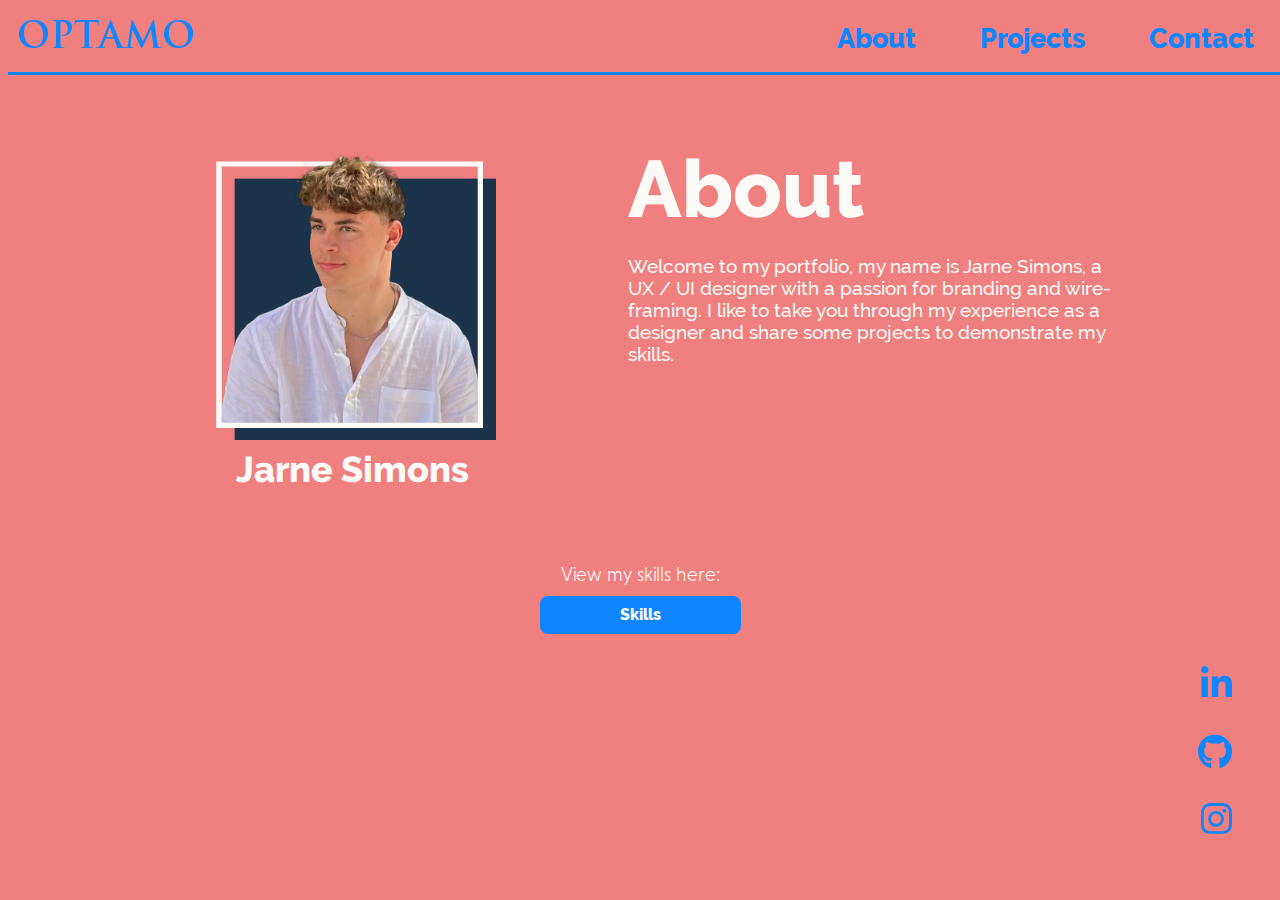
==== index.html @ 99ac7255 "feat: fixing some responsive screens" ====
<!DOCTYPE html>
<html lang="en">
<head>
    <meta charset="UTF-8">
    <meta name="viewport" content="width=device-width, initial-scale=1.0">
    <title>Document</title>
    <link rel="stylesheet" href="https://cdnjs.cloudflare.com/ajax/libs/font-awesome/5.15.4/css/all.min.css">
    
</head>
<body>
    <nav>
        <div id="logo"> <a href="index.html"><img src="./images/logo.png" alt=""></a></div>
        <div class="menu-toggle" onclick="toggleMenu()">☰</div>
        <div class="links">
            <div class="linkTags">
                <a href="index.html">About</a>
                <a href="skills.html">Projects</a>
                <a href="contact.html">Contact</a>

            </div>
        </div>
        <div class="border"></div>
        
    </nav>

    <header>
        
        <div>
            <div class="boxFoto">
                <div class="foto">
                    <img src="../images/mePortfolio.svg" alt="">
                </div>
            </div>
            <div class="text"><h2>Jarne Simons</h2></div>
        </div>
        <div class="aboutText">
            <h1>About</h1>
            <p>Welcome to my portfolio, my name is Jarne Simons, a UX / UI designer with a passion for branding and wire-framing. I like to take you through my experience as a designer and share some projects to demonstrate my skills.</p>
        </div>
    </header>
   
        <div class="skills">
            <p>View my skills here: </p>
            <div class="linkButtons" onclick="location.href='mySkills.html';"><a href="mySkills.html">Skills</a></div>
        </div>

        

  

    <div class="socials1">
        <a href="https://www.linkedin.com/in/jarne-simons-479015294/"><i class="fab fa-linkedin-in"></i></a>
        <a href="https://github.com/JarneSimons"><i class="fab fa-github"></i></a>
        <a href="https://www.instagram.com/simonsjarne/"><i class="fab fa-instagram"></i></a>
    </div>

    
    <link rel="stylesheet" href="style.css">
    <script>
        const menuToggle = document.querySelector('.menu-toggle');
        const links = document.querySelector('.links');
        let isMenuOpen = false;
    
        menuToggle.addEventListener('click', function() {
            isMenuOpen = !isMenuOpen;
            if (isMenuOpen) {
                menuToggle.innerHTML = '✕'; // Unicode character for a cross
                links.classList.add('active');
                menuToggle.classList.add('bordered'); // Add the 'bordered' class for the top border
            } else {
                menuToggle.innerHTML = '☰'; // Unicode character for a hamburger
                links.classList.remove('active');
                menuToggle.classList.remove('bordered'); // Remove the 'bordered' class
            }
        });
    </script>
</body>
</html>
---- style.css ----
@font-face {
    font-family: 'lettertype';
    src: url('./fonts/Raleway-ExtraBold.woff') format('woff');
    
}


@font-face {
    font-family: 'lettertype2';
    src: url('./fonts/Raleway-Medium.woff') format('woff');
    
}

@font-face {
    font-family: 'lettertype3';
    src: url('./fonts/NiveauGroteskLight.woff') format('woff');
    
}

body {
    background-color: #010101;
    font-family: lettertype;
    -ms-overflow-style: none;  /* IE and Edge */
    scrollbar-width: none;  /* Firefox */
    overflow-x: hidden;
}

body::-webkit-scrollbar {
    display: none;
}

#logo {
    /* margin-top: 2em;
    margin-left: 2em; */


    /* margin-right: 43em; */
    z-index: 1;
    position: fixed;
    top: 0;
    left: 0;
    margin-top: 1em;
    margin-left: 1em;
    
    
}

.linkTags {
    display: flex;
    flex-direction: row;
    align-items: center;
    justify-content: center;
    gap: 5em;
    margin-top: -0.2em;
}

nav {
    
    /* justify-content: space-between; */
    
    
    
}

.border{
    width: 100%;
    
    border-bottom: #0F85FF 3px solid;
    position: absolute;
    top: 4.5em;
    z-index: 1;
}

.links a{
   
    text-decoration: none;
    color: #0F85FF;
    font-size: 1.7em;
    
}

.links a:hover {
    color: #155CA5;
    
}

.links a:active {
    color: #fbfaf6;
    
}

.links {
    /* margin-left: 40em; */
    display: flex;
    align-items: right;
    justify-content: right;
    padding: 1.1em;

}


.foto{
    
    margin-left: 13em;
    margin-top: 5em;
    
    /* background-image: url(./images/fotoPortfolio.png); */

}

.foto2{
    
    margin-left: 13em;
    margin-top: 5em;
    
    /* background-image: url(./images/fotoPortfolio.png); */

}

.foto2 img{
    width: auto;
    height: 18em;


    /* background-image: url(./images/fotoPortfolio.png); */

}

.foto img{
    width: auto;
    height: 18em;


    /* background-image: url(./images/fotoPortfolio.png); */

}

.text{
    margin-left: 9.5em;    
    color: #fbfaf6;
    font-size: 1.5em;
    /* font-family: raleway extrabold; */
    font-family: 'lettertype';
    width: 15em;

}

.text h2{
    margin-top: 0.1em;
    margin-bottom: 0em;
    
}

.text2{
       
    color: #fbfaf6;
    font-size: 3.5em;
    font-family: 'lettertype3';
    width: 10em;
    margin-left: 5em;
    padding-top: -20em;
}

.text2 h2{
    margin-top: 0.1em;
    margin-bottom: 0em;
    margin-left: 1.5em;
}





header {
    display: flex;

}

.aboutText{
    color: #fbfaf6;
    margin-left: 2em;
    margin-top: 1em;
    padding-right: 15em;
}

.aboutText h1{
    font-size: 5em;
    margin-bottom: 0em;
    
}

.aboutText p{
    /* font-family: niveau grotesk extralight; */
    font-family: 'lettertype2';
    font-size: 1.2em;
    

}

.skills p{
    font-family: 'lettertype3';
    font-size: 1.2em;
    color: #fbfaf6;

    
}

.skills {
    display: flex;
    align-items: center;
    justify-content: center;
    flex-direction: column;
    margin-top: 4em;
}

.skills a{
    text-decoration: none;
    color: #fbfaf6;
    font-size: 1em;
    font-family: 'lettertype';
    
}


.linkButtons {
    background-color: #0F85FF;
    padding: 0.6em 5em;
    border-radius: 8px;

}

.linkButtons:hover{
    background-color: #155CA5;
    
}

/* .linkButtons:active{
    background-color: #fbfaf6;
    
} */

.skills p{
    margin-top: 0.5em;
    margin-bottom: 0.5em;
}



.titles {
    color: #fbfaf6;
    
    display: flex;
    align-items: center;
    justify-content: center;
    
}

.titles h1 {
    font-size: 5em;
    
}



.socials1 {
    
    display: flex;
    flex-direction: column;
    padding-right: 3em;
    position: fixed;
    bottom: 0;
    right: 0;
    margin-bottom: 2em;
}

.socials1 a {
    margin-left: auto; 
    padding-bottom: 2em;
    
}

.socials1 i {
    font-size: 2.2em;
}

.socials1 a i {
    color:#0F85FF;
}

.socials1 a i:hover {
    color:#155CA5;
}


.titles{
    color: #fbfaf6;
    margin-left: 2em;
    margin-top: 1em;
    padding-right: 15em;
    display: flex; 
    height: 24em;

}

.titles h1 {
    font-size: 5em;
    
    padding-left: 0.3em;
    
}

.work{
    font-family: lettertype;
    color: #fbfaf6;
    font-size: 2.5em;

    writing-mode: vertical-lr;
    text-align: center;
    position: fixed;
    top: 50%;
    margin-left: 1em;
    transform: translateY(-50%) rotate(-180deg);
}

.content{
    display: flex;
    flex-direction: row;
    align-items: center;
    justify-content: center;
    margin-top: 1em;
    margin-right: 11em;
    margin-bottom: 15em;
}

.skillFoto{
    
}

.skillFoto img{
    width: 30em;
    
    
}

.skillTitle{
    margin-bottom: 10em;
    width: auto;
}

.skillName{
   
    /* position: fixed; */
    margin-top: 16em;
    margin-left: -29em;
    
    

    text-align: center;
    
}

.skillName h2{
    font-family: lettertype3;
    color: #fbfaf6;
    font-size: 8em;
}


.Bg{
    width: 32em;
    height: 17em;
    /* background-color: #155CA5; */
    display: flex;
    align-items: center;
    justify-content: center;
    flex-direction: column;
    
}

.Bg img{
    /* width: 32em;
    height: 26em; */
    margin-right: 2em;
    margin-top: 6em;
}

.cta{
    
    text-decoration: none;
    color: #fbfaf6;
    background-color: #0F85FF;
    padding: 0.6em 4em;
    border-radius: 8px;
    border: none;
    font-family: lettertype;
    font-size: 1em;
    
}
.boxCta{
    
    margin-top: 4em;
    

}

.cta:hover{
    background-color: #155CA5;
    
}


.more {
    position: absolute;
    bottom: 0;
    left: 50%;
    transform: translateX(-50%);
    text-align: center;
    width: 100%;
    font-size: 1em;
    margin-bottom: 2em;
    
    
    
    
}


.more p{
    color: #fbfaf6;
    font-family: lettertype;
    
}

.more img{
    width: 1em;
    
    
}

.more a {
    text-decoration: none;
    color: #fbfaf6;
    
}

html {
    scroll-behavior: smooth;
}

#next-section {
    margin-left: 10em;
    display: flex;
    flex-direction: row;
    align-items: center;
    justify-content: center;
    margin-top: 0em;
    margin-right: 32em;
    margin-bottom: 15em;
    padding-top: 11em;
}


.Bg2{
    width: 15em;
    height: 7em;
    /* background-color: #155CA5; */
    display: flex;
    align-items: center;
    justify-content: center;
    flex-direction: column;
    
}

.Bg2 img{
    width: 15em;
    height: 28em;
    
    margin-top: 6em;
}

.skillName2{
   
    /* position: fixed; */
    margin-bottom: 30em;
    margin-left: 12.5em;
    margin-top: -10em;
    

    text-align: center;
    
}

.skillName2 h2{
    font-family: lettertype3;
    color: #fbfaf6;
    font-size: 8em;
}


.more2 {
    position: absolute;
    
    left: 50%;
    transform: translateX(-50%);
    text-align: center;
    width: 100%;
    font-size: 1em;
    margin-bottom: 2em;
    margin-top: 11em;
    padding-bottom: 7em;
    
}


.more2 p{
    color: #fbfaf6;
    font-family: lettertype;
    
}

.more2 img{
    width: 1em;
    
    
}

.more2 a {
    text-decoration: none;
    color: #fbfaf6;
    
}

.skillFoto2{
    height: 0em;
}



.color {
    position: fixed;
    bottom: 0;
    left: 0;
    z-index: -1;
    width: 100%;
    height: 40vh;
    background-color: #155CA5;
}

.titleSkills {
    color: #fbfaf6;
    font-family: lettertype;
    display: flex;
    width: auto;
    align-items: center;
    justify-content: center;
}

.titleSkills {
    font-size: 3em;
}

.bigBox {
    display: flex;


    flex-direction: row;
    /* space between */
    justify-content: space-between;
    gap: 5em;
    justify-content: center;
    align-items: center;
    padding-left: 15em;
    padding-right: 15em;
    
}




.firstBox {
    width: 10em;
    height: 13em;
    background-color: #fbfaf6;
}

.secondBox {
    width: 15em;
    height: 15em;
    background-color: #fbfaf6;
    color: #155CA5;
    display: flex;
    align-items: center;
    justify-content: center;
    
}

.thirdBox {
    width: 15em;
    height: 18em;
    background-color: #fbfaf6;
}


.socials3 {
    
    display: flex;
    flex-direction: column;
    padding-right: 3em;
    position: fixed;
    bottom: 0;
    right: 0;
    margin-bottom: 2em;
}

.socials3 a {
    margin-left: auto; 
    padding-bottom: 2em;
    
}

.socials3 i {
    font-size: 2.2em;
}

.socials3 a i {
    color:#fbfaf6;
}

.socials3 a i:hover {
    color: #0F85FF;
}


.titleProject{
    color: #fbfaf6;
    font-family: lettertype3;
    margin-top: 1em;
    display: flex;
    flex-direction: row;
    margin-left: 10em;
    justify-content: top;
    align-items: top;
    margin-bottom: 5em;
    
}

.titleProject img {
    width: 32em;
    height: 17em;
}

.textProject {
    color: #fbfaf6;
    font-family: lettertype3;
    margin-left: 4em;
    margin-right: 8em;
}

.titlePro {
    font-size: 5em;
    margin-bottom: 0em;
    color: #fbfaf6;
    margin-left: 2em;
    font-family: lettertype3;
}


#next-section2 {
    margin-left: 41em;
    display: flex;
    flex-direction: row;
    align-items: center;
    justify-content: center;
    margin-top: 43em;
    margin-right: 32em;
    margin-bottom: 15em;
    padding-top: 5em;
    padding-bottom: 14em;
}


.skillFoto3{
    height: 0em;
}

.skillName3{
   
    /* position: fixed; */
    margin-bottom: 30em;
    margin-left: 20em;
    margin-top: -10em;
    width: 55em;    

    /* text-align: center; */
    
}

.skillName3 h2{
    font-family: lettertype3;
    color: #fbfaf6;
    font-size: 8em;
}


.Bg3{
    width: 28em;
    height: 11em;
    /* background-color: #155CA5; */
    display: flex;
    align-items: center;
    justify-content: center;
    flex-direction: column;
    
}

.Bg3 img{
    width: 27em;
    height: 17em;
    margin-right: 2em;
    margin-top: 6em;
}



.more3 {
    position: absolute;
    
    left: 50%;
    transform: translateX(-50%);
    text-align: center;
    width: 100%;
    font-size: 1em;
    margin-bottom: 2em;
    margin-top: 3em;
    padding-bottom: 2em;
    
}


.more3 p{
    color: #fbfaf6;
    font-family: lettertype;
    
}

.more3 img{
    width: 1em;
    transform: rotate(180deg);
    
    
}

.more3 a {
    text-decoration: none;
    color: #fbfaf6;
    
}


.contactTitle{
    color: #fbfaf6;
    font-family: lettertype;
    font-size: 2.5em;
    margin-bottom: 0em;
    margin-top: 0em;
    margin-left: 4em;

}

.fotoContact{
    /* align right on screen */
    /* margin-left: auto;
    margin-right: 0em;
    margin-top: -5em;
    margin-bottom: 0em;
    width: 20em;
    height: 20em; */


    position: fixed;
    top: 50%;
    right: 0;
    transform: translate(0, -50%);
    width: 20em;
    height: 20em;
    margin-right: 8em;
    
}

.fotoContact img{
    
    height: 24em;
}


.socials4 {
    
    display: flex;
    flex-direction: column;
    /* padding-right: 3em; */
    /* position: fixed;
    bottom: 0;
    left: 50;
    margin-bottom: 2em; */
    align-items: center;
    justify-content: center;
}

.socials4 a {
    margin-left: auto; 
    padding-bottom: 2em;
    
}

.socials4 i {
    font-size: 2.2em;
}

.socials4 a i {
    color:#0F85FF;
}

.socials4 a i:hover {
    color:#155CA5;
    transform: rotate(30deg);
}



.boxContact {
    width: 40em;
    height: 60vh;
    border-top: #0F85FF 3px solid;
    border-right: #0F85FF 3px solid;
    display: flex;
    align-items: center;
    justify-content: center;
    /* flex-direction: row; */
}


.bodyContact {
    overflow: hidden;
}

.textContact{
    color: #fbfaf6;
    font-size: 2em;
    font-family: lettertype3;
    width: auto;
    height: 4em;
    margin-right: 2em;
    
}


.picsProject1 {
    display: flex;
    flex-direction: column;
    align-items: center;
    justify-content: center;
    margin-bottom: 4em;
}

.picsProject1 img {
    width: 15em;
    height: auto;
   
}



/*
.picsProject1 img:first-child {
    width: 14em;
}

.picsProject1 img:last-child {
    width: 20em;
}

.picsProject1 img:nth-child(2) {
    width: 27em;
} */


.firstPicProject1 {
    width: 20em;
    height: 30em;
    /* background-color: #155CA5; */
    padding: 2em;
    display: flex;
    align-items: center;
    justify-content: center;
    overflow: hidden;
}

.secondPicProject1{
    width: 20em; 
    height: 30em; 
    /* background-color: #155CA5; */
    padding: 2em;
    display: flex;
    align-items: center;
    justify-content: center;
    overflow: hidden;
}

.thirdPicProject1{
    width: 20em;
    height: 30em;
    /* background-color: #155CA5; */
    padding: 2em;
    display: flex;
    align-items: center;
    justify-content: center;
    overflow: hidden;
}

.firstPicProject1 img, .secondPicProject1 img, .thirdPicProject1 img{
    width: auto;
    height: 100%;
    object-fit: cover;
}


.picsProject1 h2 {
    font-size: 2em;
    color: #fbfaf6;
    font-family: lettertype3;
    margin-bottom: 2em;
    margin-top: 0em;
   
}

.boxFotosProject1 {
    display: flex;
    flex-direction: row;
    align-items: center;
    justify-content: center;
    gap: 5em;
    
}


.titleProject2{
    color: #fbfaf6;
    font-family: lettertype3;
    margin-top: 1em;
    display: flex;
    flex-direction: row;
    margin-left: 9.5em;
    justify-content: top;
    align-items: top;
    margin-bottom: 5em;
    
}

.titleProject2 img {
    width: auto;
    height: 22em;
}


.picsProject2 {
    display: flex;
    flex-direction: column;
    align-items: center;
    justify-content: center;
    margin-bottom: 4em;
}

.picsProject2 img {
    width: 15em;
    height: auto;
   
}

.picsProject2 h2 {
    font-size: 2em;
    color: #fbfaf6;
    font-family: lettertype3;
    margin-bottom: 2em;
    margin-top: -3em;
   
}

.boxFotosProject2 {
    display: flex;
    flex-direction: row;
    align-items: center;
    justify-content: center;
    gap: 5em;
    
}

.firstPicProject2 {
    width: 20em;
    height: 30em;
    /* background-color: #155CA5; */
    padding: 2em;
    display: flex;
    align-items: center;
    justify-content: center;
    overflow: hidden;
}

.secondPicProject2 {
    width: 20em; 
    height: 30em; 
    /* background-color: #155CA5; */
    padding: 2em;
    display: flex;
    align-items: center;
    justify-content: center;
    overflow: hidden;
}

.thirdPicProject2{
    width: 20em;
    height: 30em;
    /* background-color: #155CA5; */
    padding: 2em;
    display: flex;
    align-items: center;
    justify-content: center;
    overflow: hidden;
}

.firstPicProject2 img, .secondPicProject2 img, .thirdPicProject2 img{
    width: auto;
    height: 100%;
    object-fit: cover;
}



.titleProject3{
    color: #fbfaf6;
    font-family: lettertype3;
    margin-top: 1em;
    display: flex;
    flex-direction: row;
    margin-left: 9.5em;
    justify-content: top;
    align-items: top;
    margin-bottom: 5em;
    
}

.titleProject3 img {
    width: 28em;
    height: auto;
}

.boxFotosProject3 {
    display: flex;
    flex-direction: row;
    align-items: center;
    justify-content: center;
    gap: 1em;
    
}


.firstPicProject3 {
    width: 24em;
    height: 20em;
    /* background-color: #155CA5; */
    padding: 2em;
    display: flex;
    align-items: center;
    justify-content: center;
    overflow: hidden;
}

.secondPicProject3 {
    width: 19em; 
    height: 20em; 
    /* background-color: #155CA5; */
    padding: 2em;
    display: flex;
    align-items: center;
    justify-content: center;
    overflow: hidden;
}

.thirdPicProject3{
    width: 24em;
    height: 20em;
    /* background-color: #155CA5; */
    padding: 2em;
    display: flex;
    align-items: center;
    justify-content: center;
    overflow: hidden;
}

.firstPicProject3 img, .secondPicProject3 img, .thirdPicProject3 img{
    width: auto;
    height: 100%;
    object-fit: cover;
}


.picsProject3 {
    display: flex;
    flex-direction: column;
    align-items: center;
    justify-content: center;
    margin-bottom: 4em;
}



.picsProject3 h2 {
    font-size: 2em;
    color: #fbfaf6;
    font-family: lettertype3;
    margin-bottom: 2em;
    margin-top: 0em;
   
}






/* hamburger menu */
.menu-toggle {
    display: none;
    color: #0F85FF;
    position: absolute;
    top: 0.5em;
    right: 1.5em;
    cursor: pointer;
    z-index: 3;
    font-size: 2em;
}

.links {
    display: flex;
    align-items: center;
    justify-content: flex-end;
    padding: 1.1em;
}

.linkTags {
    display: flex;
    flex-direction: row;
    align-items: center;
    justify-content: center;
    gap: 4em;
    margin-top: -0.2em;
}



/* responsive */

@media (max-width: 2000px) {
    body {
        background-color: lightcoral;
    }

    
    .color {
        position: fixed;
        bottom: 0;
        left: 0;
        z-index: -1;
        width: 100%;
        height: 50vh;
        background-color: #155CA5;
    }
}






@media (max-width: 1900px) {
    body {
        background-color: lightgreen;
    }

    
    .color {
        position: fixed;
        bottom: 0;
        left: 0;
        z-index: -1;
        width: 100%;
        height: 40vh;
        background-color: #155CA5;
    }
}



@media (max-width: 1300px) {
    body {
        background-color: lightcoral;
    }
    .aboutText{
        color: #fbfaf6;
        margin-left: 2em;
        margin-top: 1em;
        padding-right: 10em;
    }

    
    .skillFoto img{
        width: 25em;
        
    }
    .skillName{
   
        /* position: fixed; */
        margin-top: 16em;
        margin-left: -29em;
        
        
    
        text-align: center;
        
    }
    
    .skillName h2{
        font-family: lettertype3;
        color: #fbfaf6;
        font-size: 6em;
    }
    .skillName2{
   
        /* position: fixed; */
        margin-bottom: 30em;
        margin-left: 12.5em;
        margin-top: -8em;
        
    
        text-align: center;
        
    }
    
    .skillName2 h2{
        font-family: lettertype3;
        color: #fbfaf6;
        font-size: 6em;
    }

    .skillFoto3 img{
        width: 20em;
        
    }

    .skillName3{
   
        /* position: fixed; */
        margin-bottom: 30em;
        margin-left: 15em;
        margin-top: -8em;
        width: 55em;    
    
        /* text-align: center; */
        
    }
    
    .skillName3 h2{
        font-family: lettertype3;
        color: #fbfaf6;
        font-size: 6em;
    }

    
   
}

@media (max-width: 1100px) {
    body {
        background-color: lightblue;
    }
    .aboutText{
        color: #fbfaf6;
        margin-left: -5em;
        margin-top: 1em;
        padding-right: 5em;
    }

    .aboutText p{
        font-size: 1.2em;
    }

    .foto img{
        width: auto;
        height: 14em;
    
    
        /* background-image: url(./images/fotoPortfolio.png); */
    
    }
   
    .text{
        margin-left: 9.5em;    
        color: #fbfaf6;
        font-size: 1.5em;
        /* font-family: raleway extrabold; */
        font-family: 'lettertype';
        width: 15em;
    
    }
    
    .text h2{
        margin-top: 0.1em;
        margin-bottom: 0em;
        
    }


    .skillFoto img{
        width: 18em;
        
    }
    .skillName{
   
        /* position: fixed; */
        margin-top: 10em;
        margin-left: -31em;
        
        
    
        text-align: center;
        
    }
    
    .Bg2 img{
        width: 12em;
        height: 25em;
        
        margin-top: 6em;
    }
    
    .skillName h2{
        font-family: lettertype3;
        color: #fbfaf6;
        font-size: 6em;
    }
    .skillName2{
   
        /* position: fixed; */
        margin-bottom: 30em;
        margin-left: 11.5em;
        margin-top: -7em;
        
    
        text-align: center;
        
    }
    
    .skillName2 h2{
        font-family: lettertype3;
        color: #fbfaf6;
        font-size: 6em;
    }

    .skillFoto3 img{
        width: 20em;
        
    }

    .skillName3{
   
        /* position: fixed; */
        margin-bottom: 30em;
        margin-left: 15em;
        margin-top: -8em;
        width: 55em;    
    
        /* text-align: center; */
        
    }
    
    .skillName3 h2{
        font-family: lettertype3;
        color: #fbfaf6;
        font-size: 6em;
    }

    #next-section {
        margin-left: 12em;
        display: flex;
        flex-direction: row;
        align-items: center;
        justify-content: center;
        margin-top: 0em;
        margin-right: 32em;
        margin-bottom: 15em;
        padding-top: 11em;
    }

}

@media (max-width: 1000px) {
    body {
        background-color: lightgreen;
    }
    .aboutText{
        color: #fbfaf6;
        margin-left: -5em;
        margin-top: 1em;
        padding-right: 7em;
    }

    .aboutText p{
        font-size: 1.2em;
        
    }

    .foto {
        margin-left: 10em;
    }

    .foto img{
        width: auto;
        height: 14em;
    
    
        /* background-image: url(./images/fotoPortfolio.png); */
    
    }
   
    .text{
        margin-left: 6.5em;    
        color: #fbfaf6;
        font-size: 1.5em;
        /* font-family: raleway extrabold; */
        font-family: 'lettertype';
        width: 15em;
    
    }
    
    .text h2{
        margin-top: 0.1em;
        margin-bottom: 0em;
        
    }

    .content{
        display: flex;
        flex-direction: row;
        align-items: center;
        justify-content: center;
        margin-top: 1em;
        margin-right: 8em;
        margin-bottom: 15em;
    }

    #next-section {
        margin-right: 29em;
    }
}

@media (max-width: 900px) {
    body {
        background-color: red;
    }

    .skillName h2{
        font-family: lettertype3;
        color: #fbfaf6;
        font-size: 4em;
    }
    

    .skillName2 h2{
        font-size: 4em;
    }

    .skillName3 h2{
        font-size: 4em;
    }

    .skillName3{
   
        /* position: fixed; */
        margin-bottom: 30em;
        margin-left: 15em;
        margin-top: -5em;
        width: 55em;    
    
        /* text-align: center; */
    }

    .skillName2 {
       /* position: fixed; */
       margin-bottom: 30em;
       margin-left: 11.5em;
       margin-top: -5em;
       
   
       text-align: center; 
    }


    .titles h1 {
        font-size: 5em;
        
        padding-left: 1em;
        margin-left: -2em;
        
    }

    .skillName {
        /* position: fixed; */
        margin-top: 10em;
        margin-left: -24em;
        
        
    
        text-align: center;
    }

}



@media only screen and (max-width: 800px) {
    body {
        background-color: lightsalmon;
    }
    .links {
        display: none;
        flex-direction: column;
        align-items: center;
        position: absolute;
        top: 4.5em;
        /* right: 1.5em; */
        background-color: #010101;
        width: 100%;
        z-index: 2;
    }

    .links.active {
        display: flex;
        flex-direction: row;
        justify-content: center;
        border-top: #0F85FF 3px solid;
    }

    .linkTags {
        display: flex;
        flex-direction: row;
        align-items: center;
        gap: 7em;
        margin-top: 0em;
    }

    .menu-toggle {
        display: flex;
        /* /* z-index: 2;
        color: #0F85FF;
        position: absolute;
        top: 1.5em;
        right: 1.5em;
        cursor: pointer; */
    } 



    .foto {
        margin-left: 5em;
    }

    .text{
        margin-left: 3em;    
        color: #fbfaf6;
        font-size: 1.5em;
        /* font-family: raleway extrabold; */
        font-family: 'lettertype';
        width: 15em;
    
    }
    
    .text h2{
        margin-top: 0.1em;
        margin-bottom: 0em;
        
    }

    .aboutText{
        color: #fbfaf6;
        margin-left: -5em;
        margin-top: 1em;
        padding-right: 5em;
    }

    .aboutText p{
        font-size: 1.2em;
        
    }

    header {
        margin-top: 4em;
    }

    .titleSkills {
        color: #fbfaf6;
        font-family: lettertype;
        display: flex;
        width: auto;
        align-items: center;
        justify-content: center;
        margin-top: 1.5em;
    }

    
    .bigBox {
        display: flex;


        flex-direction: row;
        /* space between */
        justify-content: space-between;
        gap: 5em;
        justify-content: center;
        align-items: center;
        padding-left: 10em;
        padding-right: 10em;
        
    }

    .titles h1 {
        font-size: 5em;
        
        padding-left: 0em;
        margin-left: -2em;
        
    }
    
    .skillName{
   
        /* position: fixed; */
        margin-top: 17em;
        margin-left: -24em;
        
        
    
        text-align: center;
    }

    .Bg {
        width: 32em;
        height: 17em;
        /* background-color: #155CA5; */
        display: flex;
        align-items: center;
        justify-content: center;
        flex-direction: column;
        padding-top: 8em;
    }

    .skillFoto img{
        width: 15em;
        
    }

    .Bg2 img{
        width: 9em;
        height: 22em;
        
        margin-top: 6em;
    }


    #next-section {
        margin-right: 25em;
    }

    .skillName2 {
       /* position: fixed; */
       margin-bottom: 30em;
       margin-left: 10.5em;
       margin-top: -5em;
       
   
       text-align: center; 
    }
    

    .Bg3{
        width: 28em;
        height: 11em;
        /* background-color: #155CA5; */
        display: flex;
        align-items: center;
        justify-content: center;
        flex-direction: column;
        
    }
    
    .Bg3 img{
        width: 18em;
        height: 14em;
        margin-right: 2em;
        margin-top: 6em;
    }
    
    .skillName3{
       
        /* position: fixed; */
        margin-bottom: 30em;
        margin-left: 15em;
        margin-top: -5em;
        width: 35em;
        padding-right: 2em;    
        
        /* text-align: center; */
        
    }

    .skillFoto3 {
        margin-right: 26em;
        
    }


    

    

}


@media (max-width: 700px) {
    body {
        background-color: lightcoral;
    }

    .linkTags {
        gap: 3em;
    }
    .foto {
        margin-left: 3em;
    }

    .text{
        margin-left: 2em;    
        color: #fbfaf6;
        font-size: 1.5em;
        /* font-family: raleway extrabold; */
        font-family: 'lettertype';
        width: 15em;
    
    }





    .titles h1 {
        font-size: 5em;
        
        padding-left: 0em;
        margin-left: -3em;
        
    }
    
    .skillName{
   
        /* position: fixed; */
        margin-top: 17em;
        margin-left: -19em;
        
        
    
        text-align: center;
    }

    .Bg {
        width: 32em;
        height: 17em;
        /* background-color: #155CA5; */
        display: flex;
        align-items: center;
        justify-content: center;
        flex-direction: column;
        padding-top: 8em;
    }

    .content {
        
        margin-right: 4em;

    }

    .skillFoto img{
        width: 12em;
        
    }


    .Bg2 img{
        width: 7em;
        height: 17em;
        
        margin-top: 6em;
    }


    #next-section {
        margin-right: 21em;
    }

    .skillName2 {
       /* position: fixed; */
       margin-bottom: 30em;
       margin-left: 10em;
       margin-top: -6em;
       
   
       text-align: center; 
    }
    

    .Bg3{
        width: 28em;
        height: 11em;
        /* background-color: #155CA5; */
        display: flex;
        align-items: center;
        justify-content: center;
        flex-direction: column;
        padding-left: 5em;
    }
    
    .Bg3 img{
        width: 14em;
        height: 10em;
        margin-right: 2em;
        margin-top: 6em;
    }
    
    .skillName3{
       
        /* position: fixed; */
        margin-bottom: 30em;
        margin-left: 15em;
        margin-top: -6em;
        width: 28em;
        padding-right: 12em;    
        
        /* text-align: center; */
        
    }

    .skillFoto3 {
        margin-right: 36em;
        
    }


}

@media (max-width: 650px) {
    body {
        background-color: lightblue;
    }

    .linkTags {
        gap: 2em;
    }

    .foto {
        margin-left: 1em;
    }

    .text{
        margin-left: 1em;    
        color: #fbfaf6;
        font-size: 1.5em;
        /* font-family: raleway extrabold; */
        font-family: 'lettertype';
        width: 15em;
    
    }

    .aboutText{
        color: #fbfaf6;
        margin-left: -3em;
        margin-top: 1em;
        padding-right: 5em;
    }

    .aboutText p{
        font-size: 1.2em;
        
    }

    header {
        margin-top: 4em;
    }

    .foto img{
        width: auto;
        height: 12em;
    
    
        /* background-image: url(./images/fotoPortfolio.png); */
    
    }

    .text {
        margin-left: 1.1em;
        font-size: 1.1em;
    }

    .titles h1 {
        font-size: 5em;
        
        padding-left: 0em;
        margin-left: -3em;
        
    }
    
    .skillName{
   
        /* position: fixed; */
        margin-top: 17em;
        margin-left: -19em;
        
        
    
        text-align: center;
    }

    .Bg {
        width: 32em;
        height: 17em;
        /* background-color: #155CA5; */
        display: flex;
        align-items: center;
        justify-content: center;
        flex-direction: column;
        padding-top: 8em;
    }

    .content {
        
        margin-right: 0em;

    }

    .skillFoto img{
        width: 12em;
        
    }


    .Bg2 img{
        width: 7em;
        height: 17em;
        
        margin-top: 6em;
    }


    #next-section {
        margin-right: 17em;
    }

    .skillName2 {
       /* position: fixed; */
       margin-bottom: 30em;
       margin-left: 10em;
       margin-top: -6em;
       
   
       text-align: center; 
    }
    

    .Bg3{
        width: 28em;
        height: 11em;
        /* background-color: #155CA5; */
        display: flex;
        align-items: center;
        justify-content: center;
        flex-direction: column;
        padding-left: 0em;
    }
    
    .Bg3 img{
        width: 14em;
        height: 10em;
        margin-right: 2em;
        margin-top: 6em;
    }
    
    .skillName3{
       
        /* position: fixed; */
        margin-bottom: 30em;
        margin-left: 18em;
        margin-top: -11em;
        width: 28em;
        padding-right: 20em;    
        width: 18em;
        /* text-align: center; */
        
    }

    .skillFoto3 {
        margin-right: 28em;
        
}

}
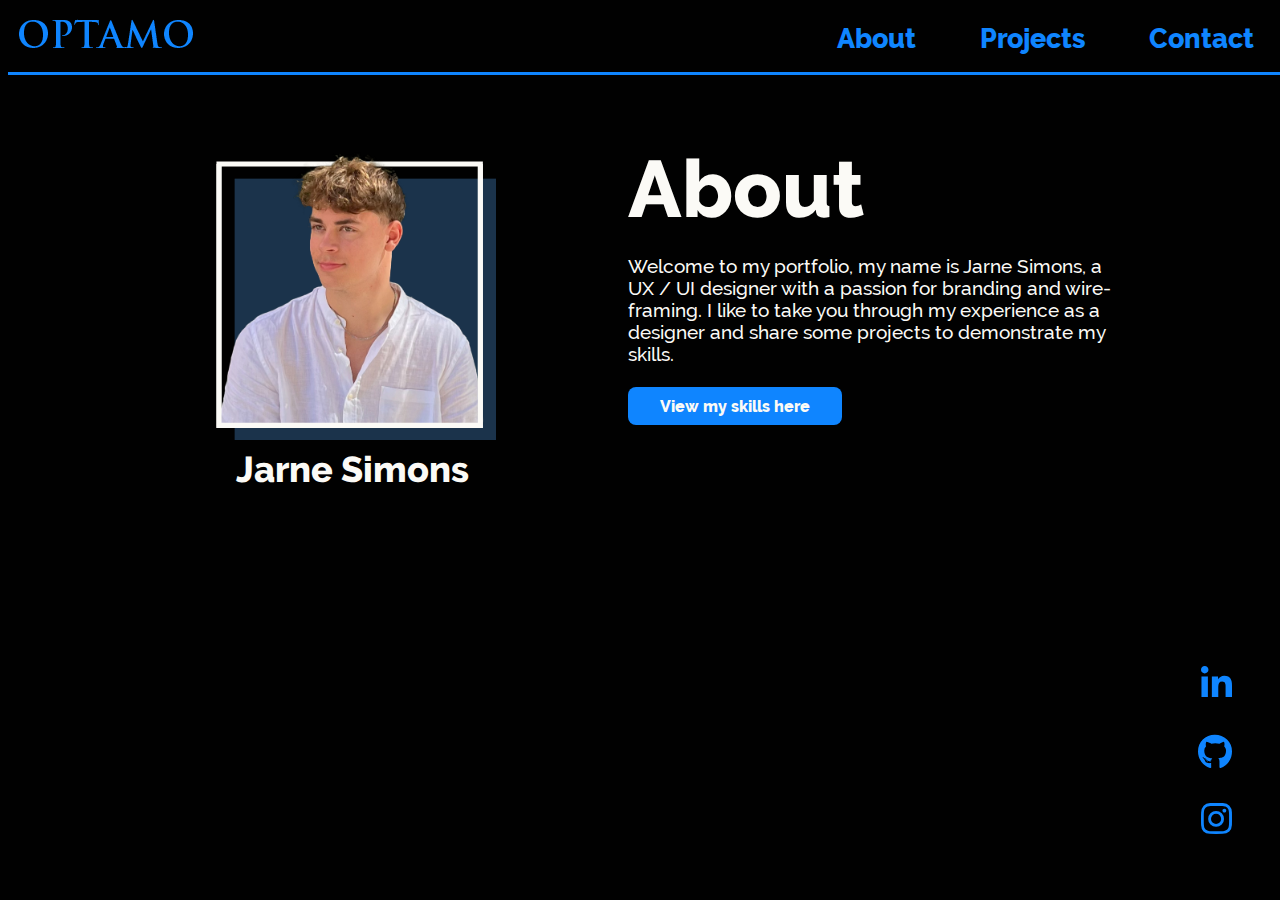
==== commit bd613a1b: "feat: making more pages responsible" ====
--- a/index.html
+++ b/index.html
@@ -36,13 +36,14 @@
         <div class="aboutText">
             <h1>About</h1>
             <p>Welcome to my portfolio, my name is Jarne Simons, a UX / UI designer with a passion for branding and wire-framing. I like to take you through my experience as a designer and share some projects to demonstrate my skills.</p>
+            <div class="skills">
+                
+                <!-- <div class="linkButtons" onclick="location.href='mySkills.html';"><a href="mySkills.html">Skills</a></div> -->
+                <a class="linkButtons" href="mySkills.html">View my skills here</a>
+            </div>
         </div>
     </header>
    
-        <div class="skills">
-            <p>View my skills here: </p>
-            <div class="linkButtons" onclick="location.href='mySkills.html';"><a href="mySkills.html">Skills</a></div>
-        </div>
 
         
 
--- a/style.css
+++ b/style.css
@@ -36,7 +36,7 @@
 
     /* margin-right: 43em; */
     z-index: 1;
-    position: fixed;
+    position: absolute;
     top: 0;
     left: 0;
     margin-top: 1em;
@@ -57,7 +57,8 @@
 nav {
     
     /* justify-content: space-between; */
-    
+    /* position: relative;
+    z-index: 2; */
     
     
 }
@@ -205,13 +206,13 @@
     
 }
 
-.skills {
+/* .skills {
     display: flex;
     align-items: center;
     justify-content: center;
     flex-direction: column;
     margin-top: 4em;
-}
+} */
 
 .skills a{
     text-decoration: none;
@@ -224,9 +225,14 @@
 
 .linkButtons {
     background-color: #0F85FF;
-    padding: 0.6em 5em;
+    padding: 0.6em 2em;
     border-radius: 8px;
-
+    font-family: lettertype3;
+    
+}
+
+.linkButtons a {
+    font-family: lettertype3;
 }
 
 .linkButtons:hover{
@@ -234,16 +240,15 @@
     
 }
 
-/* .linkButtons:active{
-    background-color: #fbfaf6;
-    
-} */
 
 .skills p{
     margin-top: 0.5em;
     margin-bottom: 0.5em;
 }
 
+.skills {
+    margin-top: 2em;
+}
 
 
 .titles {
@@ -1160,9 +1165,9 @@
 /* responsive */
 
 @media (max-width: 2000px) {
-    body {
+    /* body {
         background-color: lightcoral;
-    }
+    } */
 
     
     .color {
@@ -1182,9 +1187,9 @@
 
 
 @media (max-width: 1900px) {
-    body {
+    /* body {
         background-color: lightgreen;
-    }
+    } */
 
     
     .color {
@@ -1201,9 +1206,9 @@
 
 
 @media (max-width: 1300px) {
-    body {
+    /* body {
         background-color: lightcoral;
-    }
+    } */
     .aboutText{
         color: #fbfaf6;
         margin-left: 2em;
@@ -1274,14 +1279,50 @@
         font-size: 6em;
     }
 
-    
+    .firstPicProject1, .secondPicProject1, .thirdPicProject1 {
+        height: 20em;
+        padding: 0em;
+    }
+    
+    .boxFotosProject1 {
+        
+        gap: 4em;
+        
+    }
+
+
+    .firstPicProject2, .secondPicProject2, .thirdPicProject2 {
+        height: 19em;
+        padding: 0em;
+    }
+    
+    .boxFotosProject2 {
+        
+        gap: 1em;
+        
+    }
+
+
+    .firstPicProject3, .secondPicProject3, .thirdPicProject3 {
+        height: 16em;
+        width: 20em;
+        padding: 0em;
+    }
+    
+    .boxFotosProject3 {
+        
+        gap: 1em;
+        
+    }
+
+
    
 }
 
 @media (max-width: 1100px) {
-    body {
+    /* body {
         background-color: lightblue;
-    }
+    } */
     .aboutText{
         color: #fbfaf6;
         margin-left: -5em;
@@ -1400,12 +1441,80 @@
         padding-top: 11em;
     }
 
+    .titleProject img {
+        width: 25em;
+        height: 15em;
+    }
+
+    .titleProject{
+        color: #fbfaf6;
+        font-family: lettertype3;
+        margin-top: 1em;
+        display: flex;
+        flex-direction: row;
+        margin-left: 5em;
+        justify-content: top;
+        align-items: top;
+        margin-bottom: 5em;
+        
+    }
+
+    .titlePro {
+        margin-left: 0.9em;
+    }
+
+    .firstPicProject1, .secondPicProject1, .thirdPicProject1 {
+        height: 15em;
+        padding: 0em;
+    }
+    
+    .boxFotosProject1 {
+        
+        gap: 1em;
+        
+    }
+
+    .titleProject2{
+       
+        margin-left: 4em;
+ 
+        
+    }
+    
+    .titleProject2 img {
+        width: auto;
+        height: 22em;
+    }
+
+
+    .firstPicProject3, .secondPicProject3, .thirdPicProject3 {
+        height: 12em;
+        width: 18em;
+        padding: 0em;
+    }
+    
+    .boxFotosProject3 {
+        
+        gap: 0em;
+        
+    }
+
+    .titleProject3{
+       
+        margin-left: 4em;
+ 
+        
+    }
+
+    .fotoContact{
+        width: 14em;
+    }
 }
 
 @media (max-width: 1000px) {
-    body {
+    /* body {
         background-color: lightgreen;
-    }
+    } */
     .aboutText{
         color: #fbfaf6;
         margin-left: -5em;
@@ -1460,12 +1569,95 @@
     #next-section {
         margin-right: 29em;
     }
+
+    .titleProject img {
+        width: 20em;
+        height: 12em;
+    }
+
+    .titleProject{
+        color: #fbfaf6;
+        font-family: lettertype3;
+        margin-top: 1em;
+        display: flex;
+        flex-direction: row;
+        margin-left: 3em;
+        justify-content: top;
+        align-items: top;
+        margin-bottom: 5em;
+        
+    }
+
+    .titlePro {
+        margin-left: 0.5em;
+    }
+
+
+    .firstPicProject2, .secondPicProject2, .thirdPicProject2 {
+        height: 16em;
+        width: 18em;
+        padding: 0em;
+    }
+    
+    .boxFotosProject2 {
+        
+        gap: 0em;
+        
+    }
+
+    .titleProject2{
+       
+        margin-left: 2em;
+ 
+        
+    }
+
+    .firstPicProject3, .secondPicProject3, .thirdPicProject3 {
+        height: 12em;
+        width: 18em;
+        padding: 0em;
+    }
+    
+    .boxFotosProject3 {
+        
+        gap: 0em;
+        
+    }
+
+    .titleProject3{
+       
+        margin-left: 2em;
+ 
+        
+    }
+    .titleProject2 img {
+        width: 15em;
+        height: 20em;
+    }
+
+
+    
+    .titleProject3 img {
+        width: 20em;
+        height: 12em;
+    }
+    
+    .fotoContact img{
+        width: 15em;
+        height: 20em;
+    }
+
+    .fotoContact {
+        margin-right: 3em;
+        margin-top: 6em;
+    }
+    
 }
 
 @media (max-width: 900px) {
-    body {
+    /* body {
         background-color: red;
-    }
+    } */
 
     .skillName h2{
         font-family: lettertype3;
@@ -1522,14 +1714,81 @@
         text-align: center;
     }
 
-}
-
-
+    .firstPicProject1, .secondPicProject1, .thirdPicProject1 {
+        height: 10em;
+        padding: 0em;
+    }
+    
+    .boxFotosProject1 {
+        
+        gap: 0em;
+        
+    }
+
+    .firstPicProject1, .secondPicProject1, .thirdPicProject1 {
+        width: 15em;
+        height: 18em;
+        
+    }
+
+    .firstPicProject2, .secondPicProject2, .thirdPicProject2 {
+        height: 16em;
+        width: 14em;
+        padding: 0em;
+    }
+    
+    .boxFotosProject2 {
+        
+        gap: 0em;
+        
+    }
+
+    .picsProject2 h2 {
+        margin-top: -2em;
+    }
+
+    .firstPicProject3, .secondPicProject3, .thirdPicProject3 {
+        height: 10em;
+        width: 14em;
+        padding: 0em;
+    }
+    
+    .boxFotosProject3 {
+        
+        gap: 0em;
+        
+    }
+
+    .textProject {
+        margin-right: 4em;
+    }
+
+    .boxContact {
+        width: 30em;
+        height: 60vh;
+        border-top: #0F85FF 3px solid;
+        border-right: #0F85FF 3px solid;
+        display: flex;
+        align-items: center;
+        justify-content: center;
+        /* flex-direction: row; */
+    }
+
+    .fotoContact img{
+        width: 15em;
+        height: 20em;
+    }
+
+    .fotoContact {
+        margin-right: 3em;
+        margin-top: 6em;
+    }
+}
 
 @media only screen and (max-width: 800px) {
-    body {
+    /* body {
         background-color: lightsalmon;
-    }
+    } */
     .links {
         display: none;
         flex-direction: column;
@@ -1603,6 +1862,7 @@
 
     header {
         margin-top: 4em;
+        margin-bottom: 8em;
     }
 
     .titleSkills {
@@ -1726,17 +1986,102 @@
     }
 
 
-    
-
+    .titleProject img {
+        width: 17em;
+        height: 10em;
+    }
+
+    .titleProject{
+        color: #fbfaf6;
+        font-family: lettertype3;
+        margin-top: 1em;
+        display: flex;
+        flex-direction: column;
+        margin-left: 3em;
+        justify-content: left;
+        align-items: left;
+        margin-bottom: 5em;
+        
+    }
+
+    .titlePro {
+        margin-left: 0.5em;
+        margin-top: 1.5em;
+    }
+
+    .textProject {
+        margin-left: 0em;
+    }
+
+
+    
+    .titleProject2{
+       
+        margin-left: 2em;
+ 
+        
+    }
+
+    .textProject {
+        padding-left: 2em;
+    }
+    
+    .firstPicProject3, .secondPicProject3, .thirdPicProject3 {
+        height: 9em;
+        width: 12em;
+        padding: 0em;
+    }
+    
+    .boxFotosProject3 {
+        
+        gap: 0em;
+        
+    }
+
+    .textProject {
+        margin-right: 5em;
+        
+    }
+
+    .textProject p {
+        margin-top: 0em;
+    }
+
+    .contactTitle {
+        margin-top: 4em;
+    }
+
+    .boxContact {
+        
+        width: 30em;
+        height: 60vh;
+        border-top: #0F85FF 3px solid;
+        border-right: #0F85FF 3px solid;
+        display: flex;
+        align-items: center;
+        justify-content: center;
+        /* flex-direction: row; */
+    }
+
+    .fotoContact img{
+        width: 10em;
+        height: 15em;
+    }
+
+    .fotoContact {
+        margin-right: -2em;
+        margin-top: 9em;
+        margin-left: 2em;
+    }
     
 
 }
 
 
 @media (max-width: 700px) {
-    body {
+    /* body {
         background-color: lightcoral;
-    }
+    } */
 
     .linkTags {
         gap: 3em;
@@ -1860,21 +2205,88 @@
         
     }
 
+    .firstPicProject1, .secondPicProject1, .thirdPicProject1 {
+        height: 7em;
+        padding: 0em;
+    }
+    
+    .boxFotosProject1 {
+        
+        gap: 0em;
+        
+    }
+
+    .firstPicProject1, .secondPicProject1, .thirdPicProject1 {
+        width: 10em;
+        height: 10em;
+        
+    }
+
+
+    .firstPicProject2, .secondPicProject2, .thirdPicProject2 {
+        height: 12em;
+        width: 10em;
+        padding: 0em;
+    }
+    
+    .boxFotosProject2 {
+        
+        gap: 0em;
+        
+    }
+
+    .titleProject3 {
+        
+        display: flex;
+        flex-direction: column;
+
+    }
+
+    .textProject p {
+        margin-top: 1em;
+        margin-left: -2em;
+        padding-right: 1em;
+    }
+
+    .firstPicProject3, .secondPicProject3, .thirdPicProject3 {
+        height: 8em;
+        width: 10em;
+        padding: 0em;
+    }
+    
+    .boxFotosProject3 {
+        
+        gap: 0em;
+        
+    }
+
+    .fotoContact img{
+        width: 10em;
+        height: 12em;
+    }
+
+    .fotoContact {
+        margin-right: -3em;
+        margin-top: 9em;
+        margin-left: 2em;
+    }
+    
 
 }
 
 @media (max-width: 650px) {
-    body {
+    /* body {
         background-color: lightblue;
-    }
+    } */
 
     .linkTags {
         gap: 2em;
     }
 
-    .foto {
+    /* .foto {
         margin-left: 1em;
-    }
+
+    } */
 
     .text{
         margin-left: 1em;    
@@ -1888,14 +2300,15 @@
 
     .aboutText{
         color: #fbfaf6;
-        margin-left: -3em;
-        margin-top: 1em;
+        /* margin-left: -3em; */
+        margin-top: 0.5em;
         padding-right: 5em;
+        margin-left: 3em;
     }
 
     .aboutText p{
         font-size: 1.2em;
-        
+        margin-right: 1em;
     }
 
     header {
@@ -1904,18 +2317,24 @@
 
     .foto img{
         width: auto;
-        height: 12em;
+        height: 17em;
     
     
         /* background-image: url(./images/fotoPortfolio.png); */
     
     }
 
+    .foto {
+        margin-top: 2em;
+        margin-left: 0em;
+    }
     .text {
         margin-left: 1.1em;
         font-size: 1.1em;
     }
 
+
+
     .titles h1 {
         font-size: 5em;
         
@@ -1923,7 +2342,17 @@
         margin-left: -3em;
         
     }
-    
+
+    .titleProject2 img {
+        width: 11em;
+        height: 18em;
+    }
+    
+    .titleProject2 {
+        display: flex;
+        flex-direction: column;
+    }
+
     .skillName{
    
         /* position: fixed; */
@@ -1949,7 +2378,7 @@
     .content {
         
         margin-right: 0em;
-
+        
     }
 
     .skillFoto img{
@@ -1980,6 +2409,9 @@
        text-align: center; 
     }
     
+    /* .textProject p {
+        margin-left: 1em;
+    } */
 
     .Bg3{
         width: 28em;
@@ -2015,6 +2447,64 @@
     .skillFoto3 {
         margin-right: 28em;
         
-}
-
-}
+    }
+
+    .firstPicProject1, .secondPicProject1, .thirdPicProject1 {
+        height: 5em;
+        padding: 0em;
+    }
+
+    .boxFotosProject1 {
+        
+        gap: 0em;
+        
+    }
+
+    .firstPicProject1, .secondPicProject1, .thirdPicProject1 {
+        width: 10em;
+        height: 10em;
+        
+    }
+
+    .firstPicProject3, .secondPicProject3, .thirdPicProject3 {
+        height: 6em;
+        width: 8em;
+        padding: 0em;
+    }
+
+
+    .boxContact {
+        
+        width: 24em;
+        height: 60vh;
+        border-top: #0F85FF 3px solid;
+        border-right: #0F85FF 3px solid;
+        display: flex;
+        align-items: center;
+        justify-content: center;
+        /* flex-direction: row; */
+    }
+
+    .fotoContact img{
+        width: 8em;
+        height: 10em;
+    }
+
+    .fotoContact {
+        margin-right: -5em;
+        margin-top: 11em;
+        
+    }
+
+    header {
+        display: flex;
+        flex-direction: column;
+        align-items: center;
+    }
+
+    .bigBox {
+        padding-left: 5em;
+        padding-right: 5em;
+    }
+}
+
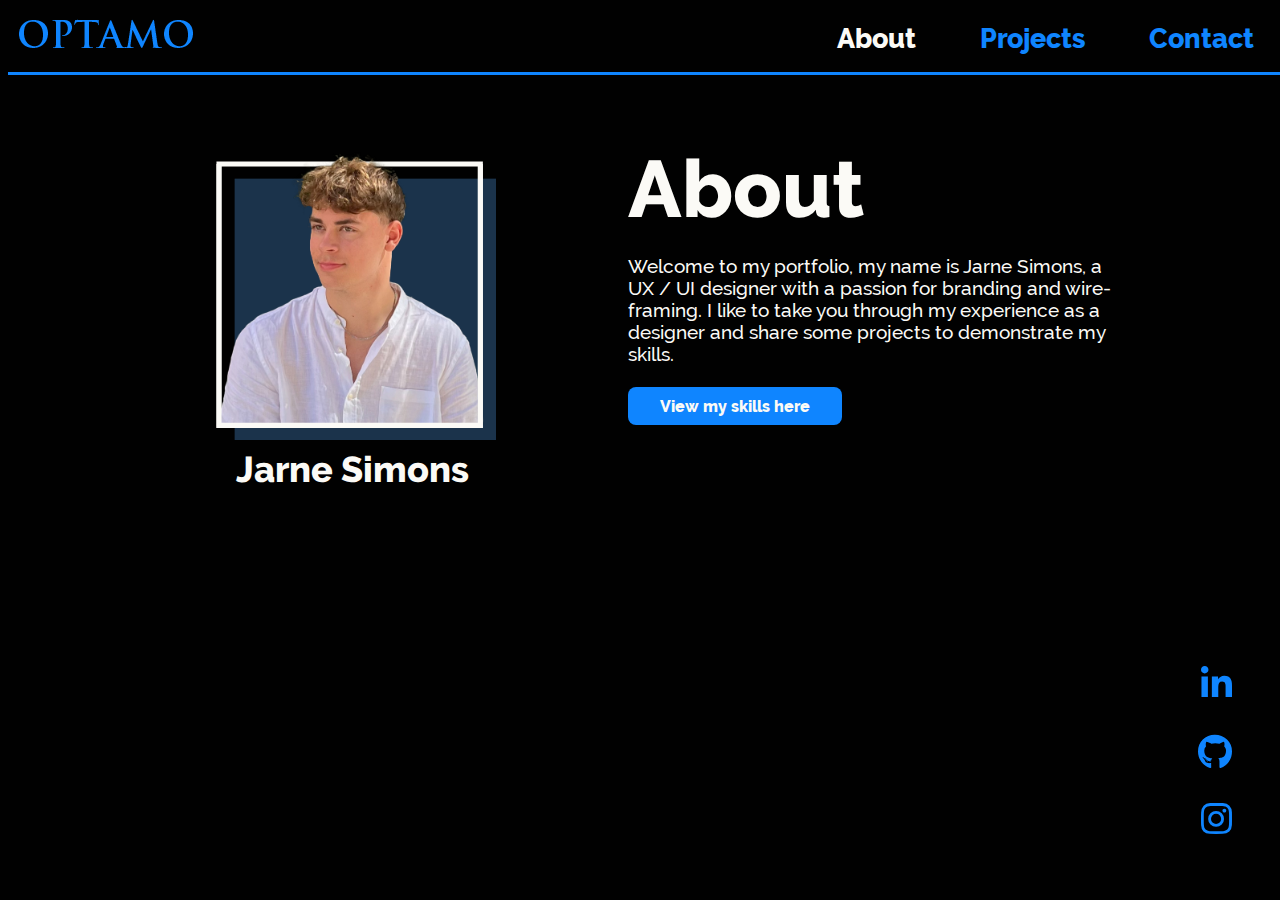
==== commit 4b0a861e: "feat: changing the myskills page slider" ====
--- a/index.html
+++ b/index.html
@@ -13,7 +13,7 @@
         <div class="menu-toggle" onclick="toggleMenu()">☰</div>
         <div class="links">
             <div class="linkTags">
-                <a href="index.html">About</a>
+                <a href="index.html" id="active">About</a>
                 <a href="skills.html">Projects</a>
                 <a href="contact.html">Contact</a>
 
--- a/style.css
+++ b/style.css
@@ -63,6 +63,7 @@
     
 }
 
+
 .border{
     width: 100%;
     
@@ -98,6 +99,19 @@
     padding: 1.1em;
 
 }
+
+.linkTags a .active {
+    color: #fbfaf6;
+}
+
+#active {
+    color: #fbfaf6;
+}
+
+#active:hover {
+    color: #155CA5;
+}
+
 
 
 .foto{
@@ -1130,8 +1144,23 @@
 
 
 
-
-
+/* slider */
+.sliderBox {
+    display: flex;
+    flex-wrap: wrap;
+    justify-content: center;
+}
+.sliderBox img {
+    max-width: 100px;
+    max-height: 100px;
+    margin: 5px;
+    transition: all 0.3s ease;
+}
+.secondBox {
+    display: flex;
+    flex-wrap: wrap;
+    justify-content: center;
+}
 /* hamburger menu */
 .menu-toggle {
     display: none;
@@ -2385,6 +2414,15 @@
         width: 12em;
         
     }
+/* 
+    .titles {
+        
+        
+        display: flex;
+        flex-direction: column;
+        align-items: center;
+        justify-content: center;
+    } */
 
 
     .Bg2 img{
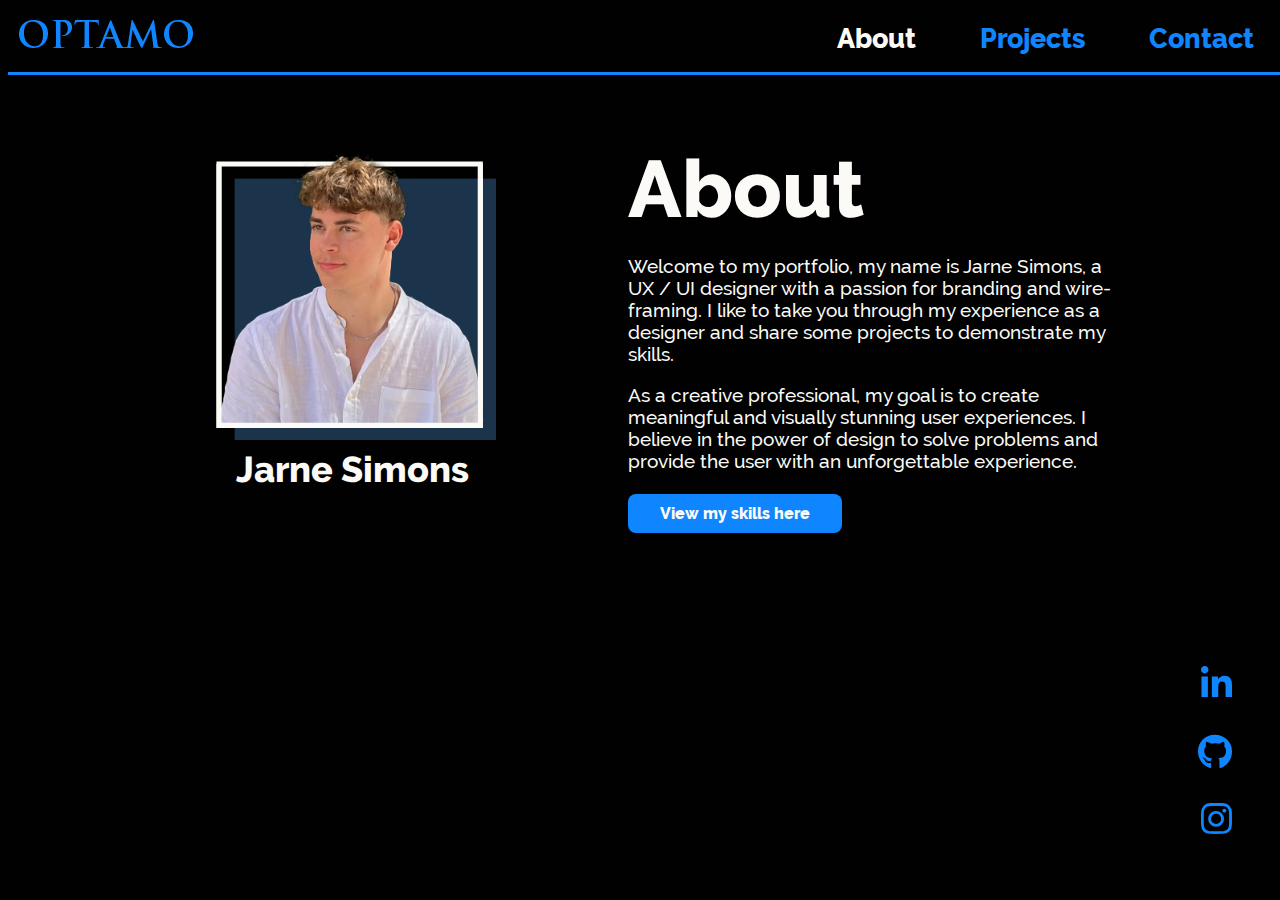
==== commit fad6c707: "feat: changing seo of first 2 pages" ====
--- a/index.html
+++ b/index.html
@@ -1,15 +1,67 @@
 <!DOCTYPE html>
-<html lang="en">
+<html amp lang="en">
 <head>
+    <link rel="icon" href="images/favicon2.svg" type="image/x-icon" alt="Favicon OPTAMO Logo">
+    <!-- Google tag (gtag.js) -->
+    <script src="https://www.googletagmanager.com/gtag/js?id=G-DNS7RW3CYL"></script>
+    <script>
+        window.dataLayer = window.dataLayer || [];
+    function gtag(){dataLayer.push(arguments);}
+    gtag('js', new Date());
+
+    gtag('config', 'G-DNS7RW3CYL');
+    </script>
+
+
+    <script async custom-element="amp-analytics" src="https://cdn.ampproject.org/v0/amp-analytics-0.1.js"></script>
+
+    <amp-analytics type="googleanalytics">
+        <script type="application/json">
+        {
+        "vars": {
+            "account": "G-DNS7RW3CYL"
+        },
+        "triggers": {
+            "trackPageview": {
+            "on": "visible",
+            "request": "pageview"
+            }
+        }
+        }
+    </script>
+    </amp-analytics>
+
+
+    
     <meta charset="UTF-8">
     <meta name="viewport" content="width=device-width, initial-scale=1.0">
-    <title>Document</title>
+    <title>Jarne Simons - UX/UI Brand Designer portfolio</title>
+    <meta name="description" content="Welcome to my portfolio! I'm Jarne Simons, a passionate UX/UI designer with expertise in branding and wire-framing. Explore my projects, skills, and experience. Connect with me to discuss collaborations and innovative design solutions. Let's create impactful and user-centric experiences together.">
+    
+    
+    <!-- open graph meta tags -->
+    <meta property="og:title" content="Jarne Simons - UX/UI Brand Designer portfolio">
+    <meta property="og:description" content="Welcome to my portfolio! I'm Jarne Simons, a passionate UX/UI designer with expertise in branding and wire-framing. Explore my projects, skills, and experience. Connect with me to discuss collaborations and innovative design solutions. Let's create impactful and user-centric experiences together.">
+    <meta property="og:type" content="website">
+    <meta property="og:url" content="https://www.jarnesimons.be/index.html">
+    <meta property="og:image" content="../images/mePortfolio.svg" alt="Jarne Simons Portfolio Brand UX/UI Design Image">
+
+    <meta name="twitter:card" content="summary_large_image">
+    <meta name="twitter:title" content="Jarne Simons - UX/UI Brand Designer portfolio">
+    <meta name="twitter:description" content="Welcome to my portfolio! I'm Jarne Simons, a passionate UX/UI designer with expertise in branding and wire-framing. Explore my projects, skills, and experience. Connect with me to discuss collaborations and innovative design solutions. Let's create impactful and user-centric experiences together.">
+    <meta name="twitter:image" content="../images/mePortfolio.svg" alt="Jarne Simons Portfolio Brand UX/UI Design Image">
+    
     <link rel="stylesheet" href="https://cdnjs.cloudflare.com/ajax/libs/font-awesome/5.15.4/css/all.min.css">
+    <link rel="canonical" href="https://www.jarnesimons.be/index.html">
+
+
     
+
+
 </head>
-<body>
+<body itemscope itemtype="http://schema.org/Person">
     <nav>
-        <div id="logo"> <a href="index.html"><img src="./images/logo.png" alt=""></a></div>
+        <div id="logo"> <a href="index.html"><img src="./images/logo.png" alt="OPTAMO Logo"></a></div>
         <div class="menu-toggle" onclick="toggleMenu()">☰</div>
         <div class="links">
             <div class="linkTags">
@@ -23,12 +75,13 @@
         
     </nav>
 
+
     <header>
         
         <div>
             <div class="boxFoto">
                 <div class="foto">
-                    <img src="../images/mePortfolio.svg" alt="">
+                    <img src="../images/mePortfolio.svg" alt="Jarne Simons Portfolio Brand UX/UI Design Image">
                 </div>
             </div>
             <div class="text"><h2>Jarne Simons</h2></div>
@@ -36,6 +89,7 @@
         <div class="aboutText">
             <h1>About</h1>
             <p>Welcome to my portfolio, my name is Jarne Simons, a UX / UI designer with a passion for branding and wire-framing. I like to take you through my experience as a designer and share some projects to demonstrate my skills.</p>
+            <p>As a creative professional, my goal is to create meaningful and visually stunning user experiences. I believe in the power of design to solve problems and provide the user with an unforgettable experience. </p>
             <div class="skills">
                 
                 <!-- <div class="linkButtons" onclick="location.href='mySkills.html';"><a href="mySkills.html">Skills</a></div> -->
--- a/style.css
+++ b/style.css
@@ -23,6 +23,7 @@
     -ms-overflow-style: none;  /* IE and Edge */
     scrollbar-width: none;  /* Firefox */
     overflow-x: hidden;
+    
 }
 
 body::-webkit-scrollbar {
@@ -71,6 +72,8 @@
     position: absolute;
     top: 4.5em;
     z-index: 1;
+    box-sizing: border-box;
+    
 }
 
 .links a{
@@ -313,11 +316,8 @@
 
 .titles{
     color: #fbfaf6;
-    margin-left: 2em;
-    margin-top: 1em;
-    padding-right: 15em;
     display: flex; 
-    height: 24em;
+
 
 }
 
@@ -343,11 +343,10 @@
 
 .content{
     display: flex;
-    flex-direction: row;
-    align-items: center;
-    justify-content: center;
-    margin-top: 1em;
-    margin-right: 11em;
+    align-items: center;
+    justify-content: center;
+    
+    /* margin-right: 11em; */
     margin-bottom: 15em;
 }
 
@@ -362,18 +361,27 @@
 }
 
 .skillTitle{
-    margin-bottom: 10em;
-    width: auto;
+    margin-bottom: 1em;
+    display: absolute;
+    color: #fbfaf6;
+    display: flex;
+    align-items: center;
+    justify-content: center;
+    font-size: 2.5em;
+    margin-top: -1em;
+    margin-bottom: 0em;
+    
 }
 
 .skillName{
    
     /* position: fixed; */
-    margin-top: 16em;
-    margin-left: -29em;
-    
-    
-
+    /* margin-top: 16em;
+    margin-left: -29em; */
+    
+    position: absolute;
+    margin-top: 8em;
+    margin-left: 40em;
     text-align: center;
     
 }
@@ -386,21 +394,22 @@
 
 
 .Bg{
-    width: 32em;
-    height: 17em;
+    /* width: 32em;
+    height: 17em; */
     /* background-color: #155CA5; */
     display: flex;
     align-items: center;
     justify-content: center;
     flex-direction: column;
-    
+    padding-top: 0em;
+    /* margin-top: -5em; */
 }
 
 .Bg img{
     /* width: 32em;
     height: 26em; */
-    margin-right: 2em;
-    margin-top: 6em;
+    /* margin-right: 2em; */
+    /* margin-top: 6em; */
 }
 
 .cta{
@@ -467,13 +476,13 @@
 }
 
 #next-section {
-    margin-left: 10em;
-    display: flex;
-    flex-direction: row;
-    align-items: center;
-    justify-content: center;
-    margin-top: 0em;
-    margin-right: 32em;
+    /* margin-left: 10em; */
+    display: flex;
+    flex-direction: column;
+    align-items: center;
+    justify-content: center;
+    /* margin-top: 0em; */
+    /* margin-right: 32em; */
     margin-bottom: 15em;
     padding-top: 11em;
 }
@@ -487,8 +496,10 @@
     align-items: center;
     justify-content: center;
     flex-direction: column;
-    
-}
+    /* margin-top: 15em; */
+    
+}
+
 
 .Bg2 img{
     width: 15em;
@@ -499,10 +510,11 @@
 
 .skillName2{
    
-    /* position: fixed; */
+    position: absolute;
     margin-bottom: 30em;
-    margin-left: 12.5em;
-    margin-top: -10em;
+    /* margin-left: -4em; */
+    /* margin-left: 12.5em;
+    margin-top: -10em; */
     
 
     text-align: center;
@@ -664,7 +676,7 @@
 }
 
 .titleProject img {
-    width: 32em;
+    width: 42em;
     height: 17em;
 }
 
@@ -675,6 +687,18 @@
     margin-right: 8em;
 }
 
+.textProject2 p{
+    color: #fbfaf6;
+    font-family: lettertype3;
+    margin-left: 4em;
+    margin-right: 8em;
+    margin-top: 0.5em;
+}
+
+.textProject p {
+    margin-top: 0em;
+}
+
 .titlePro {
     font-size: 5em;
     margin-bottom: 0em;
@@ -685,14 +709,14 @@
 
 
 #next-section2 {
-    margin-left: 41em;
+    
     display: flex;
     flex-direction: row;
     align-items: center;
     justify-content: center;
     margin-top: 43em;
-    margin-right: 32em;
-    margin-bottom: 15em;
+    
+    margin-bottom: 10em;
     padding-top: 5em;
     padding-bottom: 14em;
 }
@@ -704,14 +728,20 @@
 
 .skillName3{
    
+    position: absolute;
+    
     /* position: fixed; */
-    margin-bottom: 30em;
-    margin-left: 20em;
-    margin-top: -10em;
-    width: 55em;    
+    /* margin-bottom: 30em;
+    /* margin-left: 20em; */
+    /* margin-top: -10em;
+    width: 5em;      */
 
     /* text-align: center; */
     
+}
+
+#skillName3 {
+    margin-right: 0em;
 }
 
 .skillName3 h2{
@@ -735,7 +765,7 @@
 .Bg3 img{
     width: 27em;
     height: 17em;
-    margin-right: 2em;
+
     margin-top: 6em;
 }
 
@@ -1161,6 +1191,8 @@
     flex-wrap: wrap;
     justify-content: center;
 }
+
+
 /* hamburger menu */
 .menu-toggle {
     display: none;
@@ -1192,6 +1224,43 @@
 
 
 /* responsive */
+/*  */
+/*  */
+/*  */
+/*  */
+/*  */
+/*  */
+/*  */
+
+@media (max-width: 2200px) {
+    /* #next-section {
+
+        display: flex;
+        flex-direction: column;
+        align-items: center;
+        justify-content: center;
+        margin-bottom: 15em;
+        padding-top: 15em;
+    } */
+
+    /* body {
+        background-color: lightblue;
+    } */
+
+    .boxContact {
+        height: 70vh;
+
+    }
+
+
+
+}
+
+
+
+
+
+
 
 @media (max-width: 2000px) {
     /* body {
@@ -1205,9 +1274,43 @@
         left: 0;
         z-index: -1;
         width: 100%;
-        height: 50vh;
+        height: 54vh;
         background-color: #155CA5;
     }
+
+    #next-section {
+        /* margin-left: 10em; */
+        display: flex;
+        flex-direction: column;
+        align-items: center;
+        justify-content: center;
+        /* margin-top: 10em; */
+        /* margin-right: 32em; */
+        margin-bottom: 15em;
+        padding-top: 25em;
+    }
+
+    .content {
+        padding-bottom: 10em;
+    }
+
+    .skillName2 {
+        margin-left: 12em;
+        margin-top: -12em;
+    }
+
+    #next-section2{
+        margin-top: 50em;
+        padding-top: 10em;
+    }
+
+    .skillName3 {
+        margin-left: 25em;
+        margin-top: -15em;
+    }
+    
+    
+
 }
 
 
@@ -1230,6 +1333,39 @@
         height: 40vh;
         background-color: #155CA5;
     }
+
+    .skillName2 {
+        margin-left: 12em;
+        margin-top: -12em;
+        
+    }
+
+    .skillName3 {
+        margin-left: 25em;
+        margin-top: -15em;
+        
+    }
+
+    .Bg {
+        padding-top: 0em;
+        margin-top: -1em;
+    }
+
+    #next-section {
+        /* margin-left: 10em; */
+        display: flex;
+        flex-direction: column;
+        align-items: center;
+        justify-content: center;
+        /* margin-top: 0em; */
+        /* margin-right: 32em; */
+        margin-bottom: 15em;
+        padding-top: 11em;
+    }
+
+    
+
+    
 }
 
 
@@ -1245,6 +1381,10 @@
         padding-right: 10em;
     }
 
+    .content {
+        /* padding-bottom: 40em; */
+    }
+
     
     .skillFoto img{
         width: 25em;
@@ -1252,16 +1392,18 @@
     }
     .skillName{
    
-        /* position: fixed; */
-        margin-top: 16em;
-        margin-left: -29em;
-        
-        
+        position: absolute;
+        margin-top: 8em;
+        margin-left: 30em;
     
         text-align: center;
         
     }
     
+    .Bg {
+        /* padding-top: 4em; */
+    }
+
     .skillName h2{
         font-family: lettertype3;
         color: #fbfaf6;
@@ -1269,12 +1411,11 @@
     }
     .skillName2{
    
-        /* position: fixed; */
+       
         margin-bottom: 30em;
         margin-left: 12.5em;
         margin-top: -8em;
         
-    
         text-align: center;
         
     }
@@ -1292,13 +1433,10 @@
 
     .skillName3{
    
-        /* position: fixed; */
-        margin-bottom: 30em;
-        margin-left: 15em;
-        margin-top: -8em;
-        width: 55em;    
-    
-        /* text-align: center; */
+        position: absolute;
+        width: 25em;
+        margin-left: 23em;
+        margin-top: -11em;
         
     }
     
@@ -1344,7 +1482,12 @@
         
     }
 
-
+    
+   
+
+    .skillTitle {
+        margin-top: -1em;
+    }
    
 }
 
@@ -1371,6 +1514,10 @@
         /* background-image: url(./images/fotoPortfolio.png); */
     
     }
+
+    .Bg {
+            padding-top: 4em;
+    }
    
     .text{
         margin-left: 9.5em;    
@@ -1395,12 +1542,9 @@
     }
     .skillName{
    
-        /* position: fixed; */
-        margin-top: 10em;
-        margin-left: -31em;
-        
-        
-    
+        position: absolute;
+        margin-top: 2em;
+        margin-left: 30em;
         text-align: center;
         
     }
@@ -1419,10 +1563,10 @@
     }
     .skillName2{
    
-        /* position: fixed; */
+        position: absolute;
         margin-bottom: 30em;
         margin-left: 11.5em;
-        margin-top: -7em;
+        margin-top: -8em;
         
     
         text-align: center;
@@ -1441,15 +1585,11 @@
     }
 
     .skillName3{
-   
-        /* position: fixed; */
-        margin-bottom: 30em;
-        margin-left: 15em;
-        margin-top: -8em;
-        width: 55em;    
-    
-        /* text-align: center; */
-        
+
+        position: absolute;
+        width: 25em;
+        margin-left: 20em;
+        margin-top: -15em;
     }
     
     .skillName3 h2{
@@ -1459,13 +1599,11 @@
     }
 
     #next-section {
-        margin-left: 12em;
         display: flex;
         flex-direction: row;
         align-items: center;
         justify-content: center;
         margin-top: 0em;
-        margin-right: 32em;
         margin-bottom: 15em;
         padding-top: 11em;
     }
@@ -1537,6 +1675,11 @@
 
     .fotoContact{
         width: 14em;
+    }
+
+    .skillTitle {
+        margin-top: -1em;
+    
     }
 }
 
@@ -1591,13 +1734,11 @@
         align-items: center;
         justify-content: center;
         margin-top: 1em;
-        margin-right: 8em;
+        /* margin-right: 8em; */
         margin-bottom: 15em;
     }
 
-    #next-section {
-        margin-right: 29em;
-    }
+    
 
     .titleProject img {
         width: 20em;
@@ -1680,6 +1821,36 @@
         margin-right: 3em;
         margin-top: 6em;
     }
+    .skillTitle {
+        margin-top: -1em;
+        
+    }
+
+    .Bg {
+        
+        padding-top: 4em;
+    }
+
+    .skillName {
+        position: absolute;
+        margin-left: 30em;
+        margin-top: 11em;
+        text-align: center;
+        font-size: 0.7em;
+    }
+
+    .skillName2 {
+        margin-left: 15em;
+        margin-top: -9em;
+        font-size: 0.7em;
+    }
+
+    .skillName3 {
+        margin-left: 30em;
+        margin-top: -13em;
+        font-size: 0.7em;
+        width: 35em;
+    }
     
 }
 
@@ -1704,20 +1875,16 @@
     }
 
     .skillName3{
-   
-        /* position: fixed; */
-        margin-bottom: 30em;
-        margin-left: 15em;
-        margin-top: -5em;
-        width: 55em;    
-    
-        /* text-align: center; */
+        position: absolute;
+        width: 15em;
+        margin-left: 30em;
+        margin-top: -9em;
     }
 
     .skillName2 {
        /* position: fixed; */
        margin-bottom: 30em;
-       margin-left: 11.5em;
+       margin-left: 16em;
        margin-top: -5em;
        
    
@@ -1735,11 +1902,14 @@
 
     .skillName {
         /* position: fixed; */
+        /* margin-top: 10em;
+        margin-left: -24em;
+         */
+        
+    
+        position: absolute;
+        margin-left: 28em;
         margin-top: 10em;
-        margin-left: -24em;
-        
-        
-    
         text-align: center;
     }
 
@@ -1789,7 +1959,7 @@
     }
 
     .textProject {
-        margin-right: 4em;
+        /* margin-right: 4em; */
     }
 
     .boxContact {
@@ -1811,6 +1981,25 @@
     .fotoContact {
         margin-right: 3em;
         margin-top: 6em;
+    }
+
+    .Bg {
+        
+        padding-top: 4em;
+    }
+
+    .skillTitle {
+        margin-top: -1em;
+    
+    }
+
+    .titleProject2 {
+        margin-left: 6em;
+    
+    }
+
+    #title2{
+        margin-left: 1.3em;
     }
 }
 
@@ -1929,12 +2118,10 @@
     }
     
     .skillName{
-   
-        /* position: fixed; */
-        margin-top: 17em;
-        margin-left: -24em;
-        
-        
+
+        font-size: 0.5em;
+        margin-left: 35em;
+        margin-top: 12em;        
     
         text-align: center;
     }
@@ -1947,7 +2134,7 @@
         align-items: center;
         justify-content: center;
         flex-direction: column;
-        padding-top: 8em;
+        padding-top: 4em;
     }
 
     .skillFoto img{
@@ -1970,9 +2157,9 @@
     .skillName2 {
        /* position: fixed; */
        margin-bottom: 30em;
-       margin-left: 10.5em;
-       margin-top: -5em;
-       
+       margin-left: 21em;
+       margin-top: -7em;
+       font-size: 0.5em;
    
        text-align: center; 
     }
@@ -1992,32 +2179,25 @@
     .Bg3 img{
         width: 18em;
         height: 14em;
-        margin-right: 2em;
-        margin-top: 6em;
+        
     }
     
     .skillName3{
        
-        /* position: fixed; */
-        margin-bottom: 30em;
-        margin-left: 15em;
-        margin-top: -5em;
-        width: 35em;
-        padding-right: 2em;    
-        
-        /* text-align: center; */
-        
-    }
-
-    .skillFoto3 {
-        margin-right: 26em;
-        
-    }
-
+        position: absolute;
+        font-size: 0.5em;
+        margin-left: 40em;
+        margin-top: -10em;
+        width: 15em;
+        
+    }
+
+    
 
     .titleProject img {
-        width: 17em;
-        height: 10em;
+        /* margin-top: 2em; */
+        width: 25em;
+        height: 15em;
     }
 
     .titleProject{
@@ -2026,7 +2206,7 @@
         margin-top: 1em;
         display: flex;
         flex-direction: column;
-        margin-left: 3em;
+        /* margin-left: 3em; */
         justify-content: left;
         align-items: left;
         margin-bottom: 5em;
@@ -2034,19 +2214,34 @@
     }
 
     .titlePro {
-        margin-left: 0.5em;
         margin-top: 1.5em;
+        display: flex;
+        align-items: left;
+        justify-content: left;
+        /* margin-left: 2em; */
     }
 
     .textProject {
-        margin-left: 0em;
+        margin-left: -2em;
+        margin-top: 2em;
+    }
+
+    .textProject p {
+        /* margin-left: 2em; */
+    }
+
+    .titleProject {
+        display: flex;
+        align-items: left;
+        /* justify-content: left; */
+        /* margin-left: 2em; */
     }
 
 
     
     .titleProject2{
        
-        margin-left: 2em;
+        margin-left: 6em;
  
         
     }
@@ -2103,7 +2298,18 @@
         margin-left: 2em;
     }
     
-
+    #next-section {
+        margin-right: 0em;
+    }
+
+    #next-section2 {
+        margin-right: 0em;
+        /* padding: 0em; */
+    }
+
+    .skillTitle {
+        margin-top: 1em;
+    }
 }
 
 
@@ -2130,6 +2336,7 @@
     }
 
 
+    
 
 
 
@@ -2142,11 +2349,10 @@
     }
     
     .skillName{
-   
-        /* position: fixed; */
-        margin-top: 17em;
-        margin-left: -19em;
-        
+ 
+        font-size: 0.5em;
+        margin-left: 20em;
+        margin-top: -2em;
         
     
         text-align: center;
@@ -2160,14 +2366,10 @@
         align-items: center;
         justify-content: center;
         flex-direction: column;
-        padding-top: 8em;
-    }
-
-    .content {
-        
-        margin-right: 4em;
-
-    }
+        padding-top: 2em;
+    }
+
+    
 
     .skillFoto img{
         width: 12em;
@@ -2183,16 +2385,19 @@
     }
 
 
-    #next-section {
-        margin-right: 21em;
+    */
+
+    #next-section2 {
+        margin-right: 0em;
+        
     }
 
     .skillName2 {
        /* position: fixed; */
        margin-bottom: 30em;
-       margin-left: 10em;
-       margin-top: -6em;
-       
+       margin-left: 18em;
+       margin-top: -8em;
+       font-size: 0.5em;
    
        text-align: center; 
     }
@@ -2206,33 +2411,25 @@
         align-items: center;
         justify-content: center;
         flex-direction: column;
-        padding-left: 5em;
+        /* padding-left: 5em; */
     }
     
     .Bg3 img{
         width: 14em;
         height: 10em;
-        margin-right: 2em;
+        /* margin-right: 2em; */
         margin-top: 6em;
     }
     
     .skillName3{
        
-        /* position: fixed; */
-        margin-bottom: 30em;
-        margin-left: 15em;
-        margin-top: -6em;
-        width: 28em;
-        padding-right: 12em;    
-        
-        /* text-align: center; */
-        
-    }
-
-    .skillFoto3 {
-        margin-right: 36em;
-        
-    }
+        width: 15em;
+        margin-left: 35em;
+        margin-top: -10em;
+        font-size: 0.5em;
+    }
+
+    
 
     .firstPicProject1, .secondPicProject1, .thirdPicProject1 {
         height: 7em;
@@ -2272,8 +2469,8 @@
     }
 
     .textProject p {
-        margin-top: 1em;
-        margin-left: -2em;
+        /* margin-top: 1em;
+        margin-left: -2em; */
         padding-right: 1em;
     }
 
@@ -2300,6 +2497,19 @@
         margin-left: 2em;
     }
     
+    .skillTitle {
+        margin-top: 1em;
+    }
+
+    .titlePro {
+        margin-left: 0.5em;
+    }
+
+    .titleProject {
+        /* padding-left: 3em; */
+    }
+
+
 
 }
 
@@ -2365,12 +2575,18 @@
 
 
     .titles h1 {
-        font-size: 5em;
+        /* font-size: 5em;
         
         padding-left: 0em;
-        margin-left: -3em;
-        
-    }
+        margin-left: -3em; */
+        
+    }
+
+    .titles {
+        margin-right: 0em;
+    }
+
+    
 
     .titleProject2 img {
         width: 11em;
@@ -2380,34 +2596,48 @@
     .titleProject2 {
         display: flex;
         flex-direction: column;
+        align-items: left;
+    }
+
+    .textProject2{
+        margin-top: 2em;
+        margin-left: 0em;
+        margin-right: 0em;
     }
 
     .skillName{
    
-        /* position: fixed; */
-        margin-top: 17em;
-        margin-left: -19em;
-        
-        
+        margin-left: 30em;
+        margin-top: 10em;     
+        font-size: 0.5em;
     
         text-align: center;
     }
 
     .Bg {
-        width: 32em;
-        height: 17em;
+        /* width: 32em;
+        height: 17em; */
         /* background-color: #155CA5; */
         display: flex;
         align-items: center;
         justify-content: center;
         flex-direction: column;
-        padding-top: 8em;
+        padding-top: 5em;
+        
+    }
+
+
+
+    .Bg img {
+        margin: 0em;
     }
 
     .content {
         
         margin-right: 0em;
-        
+        display: flex;
+        flex-direction: column;
+        align-items: center;
     }
 
     .skillFoto img{
@@ -2433,16 +2663,17 @@
     }
 
 
-    #next-section {
-        margin-right: 17em;
+    
+    #next-section2 {
+        padding-right: 0em;
+        
     }
 
     .skillName2 {
-       /* position: fixed; */
-       margin-bottom: 30em;
-       margin-left: 10em;
-       margin-top: -6em;
-       
+       /* margin-bottom: 30em; */
+       margin-left: 20em;
+       margin-top: -8em;
+       font-size: 0.5em;
    
        text-align: center; 
     }
@@ -2465,27 +2696,13 @@
     .Bg3 img{
         width: 14em;
         height: 10em;
-        margin-right: 2em;
+        /* margin-right: 2em; */
         margin-top: 6em;
     }
     
-    .skillName3{
-       
-        /* position: fixed; */
-        margin-bottom: 30em;
-        margin-left: 18em;
-        margin-top: -11em;
-        width: 28em;
-        padding-right: 20em;    
-        width: 18em;
-        /* text-align: center; */
-        
-    }
-
-    .skillFoto3 {
-        margin-right: 28em;
-        
-    }
+    
+
+    
 
     .firstPicProject1, .secondPicProject1, .thirdPicProject1 {
         height: 5em;
@@ -2513,7 +2730,7 @@
 
     .boxContact {
         
-        width: 24em;
+        width: 18em;
         height: 60vh;
         border-top: #0F85FF 3px solid;
         border-right: #0F85FF 3px solid;
@@ -2523,6 +2740,14 @@
         /* flex-direction: row; */
     }
 
+    .socials4 {
+        padding-right: 4em;
+    }
+
+    .contactTitle {
+        margin-left: 1em;
+    }
+
     .fotoContact img{
         width: 8em;
         height: 10em;
@@ -2544,5 +2769,58 @@
         padding-left: 5em;
         padding-right: 5em;
     }
-}
-
+
+
+    .skillTitle {
+       font-size: 2em; 
+       margin-top: 2em;
+    }
+    
+    .next-section {
+        margin: 0em;
+        padding: 0em;
+    }
+
+
+    .titleProject img {
+        width: 20em;
+        height: 12em;
+        margin-top: 0em;
+
+    }
+
+    .titlePro {
+        align-items: right;
+        justify-content: left;
+    }
+
+    .titleProject {
+        display: flex;
+        align-items: left;
+        justify-content: left;
+        margin-left: 3em;
+    }
+
+    .textProject2 p{
+        color: #fbfaf6;
+        font-family: lettertype3;
+        margin-left: 0em;
+        margin-right: 6em;
+        margin-top: 0.5em;
+    }
+
+    #title2 {
+        margin-left: 0.5em;
+    }
+
+    .titleProject2 {
+        margin-left: 2em;
+    }
+
+    .titleProject2 img {
+        width: 10em;
+        height: 18em;
+    }
+  
+}
+
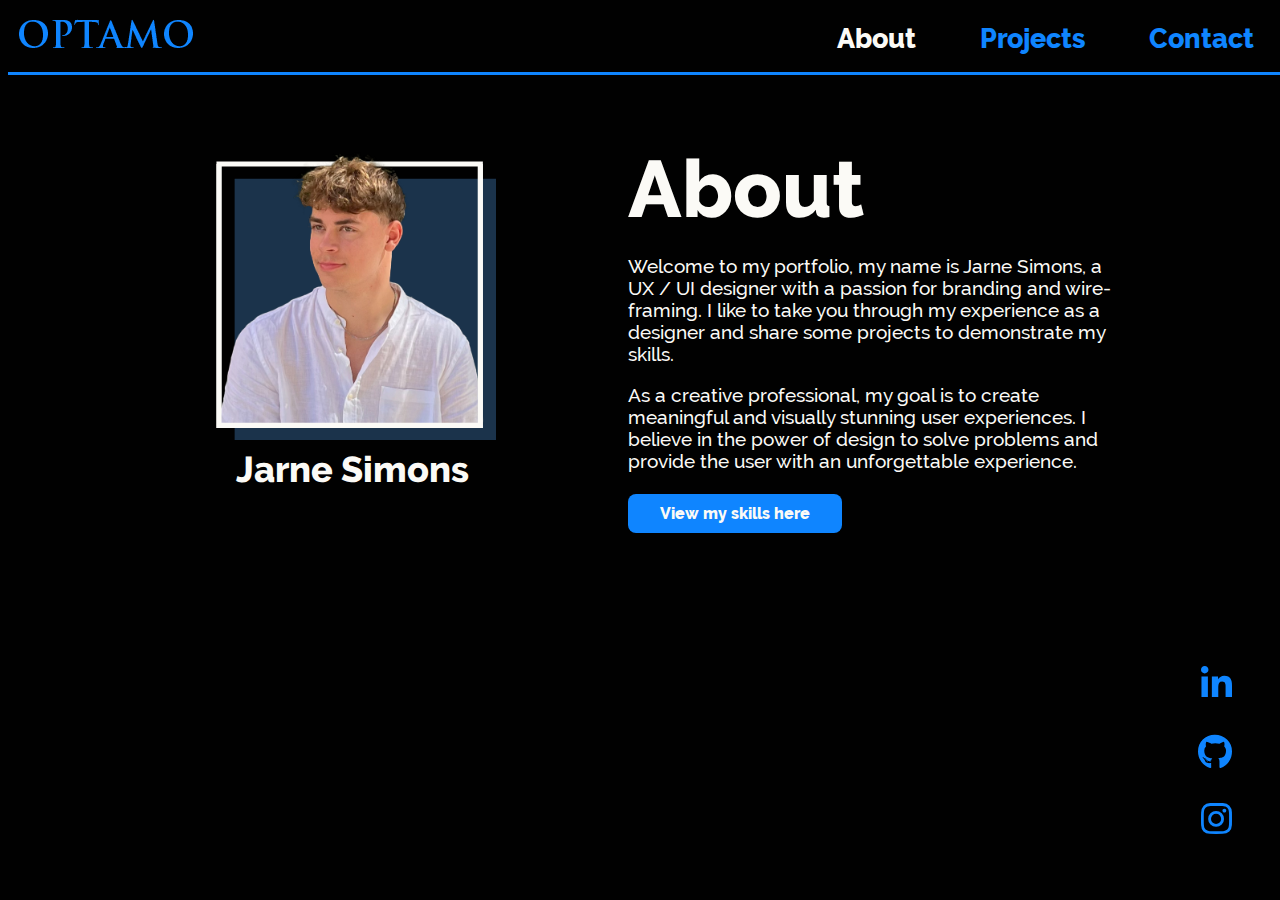
==== commit b6ed02d3: "feat: changing img to smaller img, bettering seo" ====
--- a/index.html
+++ b/index.html
@@ -1,6 +1,23 @@
 <!DOCTYPE html>
 <html amp lang="en">
 <head>
+
+      <!-- open graph meta tags -->
+      <meta property="og:title" content="Jarne Simons - UX/UI Brand Designer portfolio">
+      <meta property="og:description" content="Welcome to my portfolio! I'm Jarne Simons, a passionate UX/UI designer with expertise in branding and wire-framing. Explore my projects, skills, and experience. Connect with me to discuss collaborations and innovative design solutions. Let's create impactful and user-centric experiences together.">
+      <meta property="og:type" content="website">
+      <meta property="og:url" content="https://www.jarnesimons.be/index.html">
+      <meta property="og:image" content="../images/mePortfolio.svg" alt="Jarne Simons Portfolio Brand UX/UI Design Image">
+  
+      <meta name="twitter:card" content="summary_large_image">
+      <meta name="twitter:title" content="Jarne Simons - UX/UI Brand Designer portfolio">
+      <meta name="twitter:description" content="Welcome to my portfolio! I'm Jarne Simons, a passionate UX/UI designer with expertise in branding and wire-framing. Explore my projects, skills, and experience. Connect with me to discuss collaborations and innovative design solutions. Let's create impactful and user-centric experiences together.">
+      <meta name="twitter:image" content="../images/mePortfolio.svg" alt="Jarne Simons Portfolio Brand UX/UI Design Image">
+      
+      
+      <link rel="stylesheet" href="https://cdnjs.cloudflare.com/ajax/libs/font-awesome/5.15.4/css/all.min.css">
+      <link rel="canonical" href="https://www.jarnesimons.be/index.html">
+
     <link rel="icon" href="images/favicon2.svg" type="image/x-icon" alt="Favicon OPTAMO Logo">
     <!-- Google tag (gtag.js) -->
     <script src="https://www.googletagmanager.com/gtag/js?id=G-DNS7RW3CYL"></script>
@@ -38,31 +55,13 @@
     <title>Jarne Simons - UX/UI Brand Designer portfolio</title>
     <meta name="description" content="Welcome to my portfolio! I'm Jarne Simons, a passionate UX/UI designer with expertise in branding and wire-framing. Explore my projects, skills, and experience. Connect with me to discuss collaborations and innovative design solutions. Let's create impactful and user-centric experiences together.">
     
-    
-    <!-- open graph meta tags -->
-    <meta property="og:title" content="Jarne Simons - UX/UI Brand Designer portfolio">
-    <meta property="og:description" content="Welcome to my portfolio! I'm Jarne Simons, a passionate UX/UI designer with expertise in branding and wire-framing. Explore my projects, skills, and experience. Connect with me to discuss collaborations and innovative design solutions. Let's create impactful and user-centric experiences together.">
-    <meta property="og:type" content="website">
-    <meta property="og:url" content="https://www.jarnesimons.be/index.html">
-    <meta property="og:image" content="../images/mePortfolio.svg" alt="Jarne Simons Portfolio Brand UX/UI Design Image">
-
-    <meta name="twitter:card" content="summary_large_image">
-    <meta name="twitter:title" content="Jarne Simons - UX/UI Brand Designer portfolio">
-    <meta name="twitter:description" content="Welcome to my portfolio! I'm Jarne Simons, a passionate UX/UI designer with expertise in branding and wire-framing. Explore my projects, skills, and experience. Connect with me to discuss collaborations and innovative design solutions. Let's create impactful and user-centric experiences together.">
-    <meta name="twitter:image" content="../images/mePortfolio.svg" alt="Jarne Simons Portfolio Brand UX/UI Design Image">
-    
-    <link rel="stylesheet" href="https://cdnjs.cloudflare.com/ajax/libs/font-awesome/5.15.4/css/all.min.css">
-    <link rel="canonical" href="https://www.jarnesimons.be/index.html">
-
-
-    
 
 
 </head>
 <body itemscope itemtype="http://schema.org/Person">
     <nav>
         <div id="logo"> <a href="index.html"><img src="./images/logo.png" alt="OPTAMO Logo"></a></div>
-        <div class="menu-toggle" onclick="toggleMenu()">☰</div>
+        <div class="menu-toggle" onclick="toggleMenu()">&#9776;</div>
         <div class="links">
             <div class="linkTags">
                 <a href="index.html" id="active">About</a>
@@ -108,8 +107,6 @@
         <a href="https://github.com/JarneSimons"><i class="fab fa-github"></i></a>
         <a href="https://www.instagram.com/simonsjarne/"><i class="fab fa-instagram"></i></a>
     </div>
-
-    
     <link rel="stylesheet" href="style.css">
     <script>
         const menuToggle = document.querySelector('.menu-toggle');
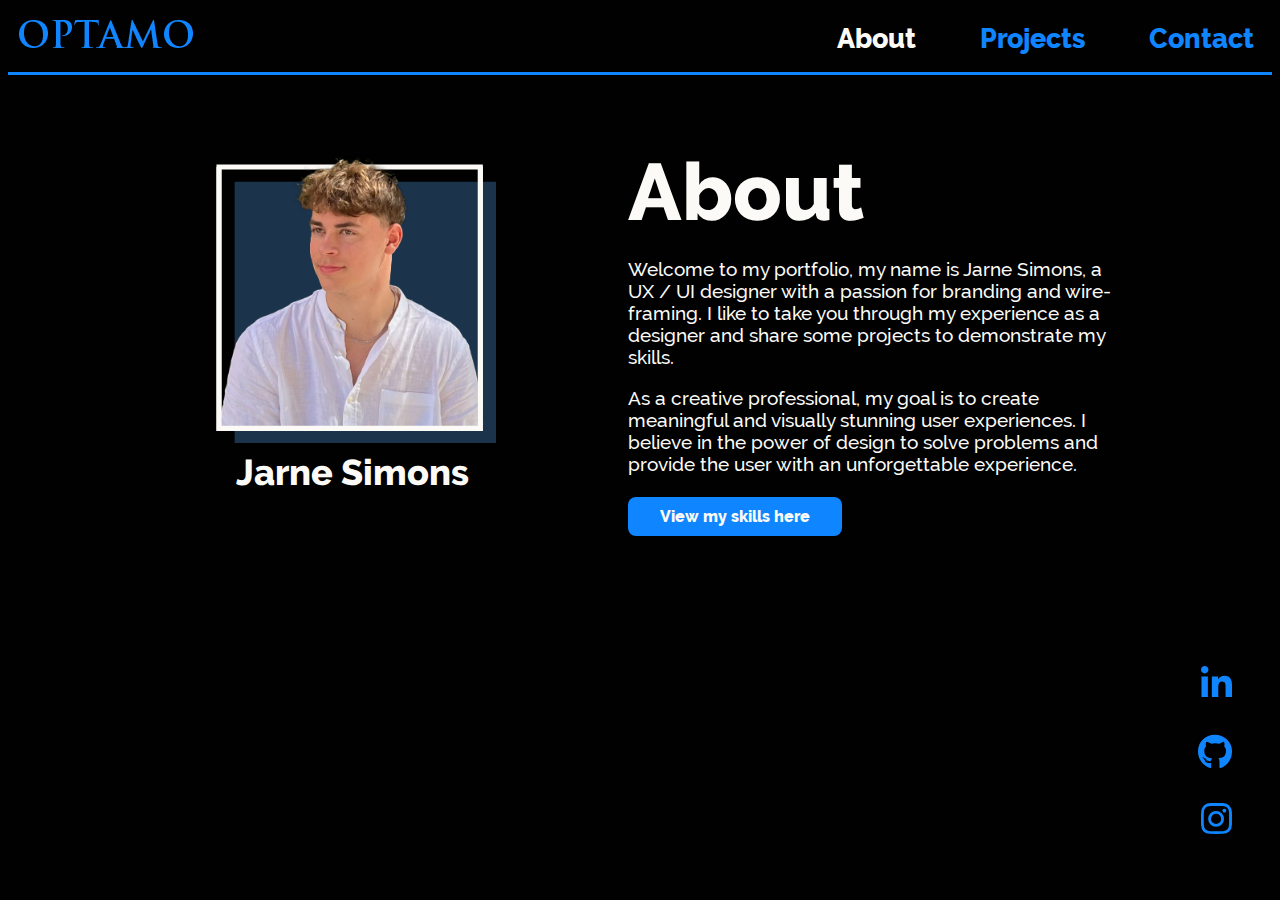
==== commit 40cce016: "feat: final changes of portfolio" ====
--- a/index.html
+++ b/index.html
@@ -70,14 +70,14 @@
 
             </div>
         </div>
-        <div class="border"></div>
+        <!-- <div class="border"></div> -->
         
     </nav>
 
 
     <header>
         
-        <div>
+        <div class="boxImg">
             <div class="boxFoto">
                 <div class="foto">
                     <img src="../images/mePortfolio.svg" alt="Jarne Simons Portfolio Brand UX/UI Design Image">
@@ -116,11 +116,11 @@
         menuToggle.addEventListener('click', function() {
             isMenuOpen = !isMenuOpen;
             if (isMenuOpen) {
-                menuToggle.innerHTML = '✕'; // Unicode character for a cross
+                menuToggle.innerHTML = '&#10005;'; // Unicode character for a cross
                 links.classList.add('active');
                 menuToggle.classList.add('bordered'); // Add the 'bordered' class for the top border
             } else {
-                menuToggle.innerHTML = '☰'; // Unicode character for a hamburger
+                menuToggle.innerHTML = '&#9776;'; // Unicode character for a hamburger
                 links.classList.remove('active');
                 menuToggle.classList.remove('bordered'); // Remove the 'bordered' class
             }
--- a/style.css
+++ b/style.css
@@ -22,7 +22,7 @@
     font-family: lettertype;
     -ms-overflow-style: none;  /* IE and Edge */
     scrollbar-width: none;  /* Firefox */
-    overflow-x: hidden;
+    /* overflow-x: hidden; */
     
 }
 
@@ -60,7 +60,8 @@
     /* justify-content: space-between; */
     /* position: relative;
     z-index: 2; */
-    
+    height: 4em;
+    border-bottom: #0F85FF 3px solid;
     
 }
 
@@ -100,6 +101,7 @@
     align-items: right;
     justify-content: right;
     padding: 1.1em;
+    
 
 }
 
@@ -602,7 +604,10 @@
     align-items: center;
     padding-left: 15em;
     padding-right: 15em;
-    
+    position: fixed;
+    left: 50%;
+    top: 60%;
+    transform: translate(-50%, -50%);
 }
 
 
@@ -842,6 +847,8 @@
 }
 
 
+
+
 .socials4 {
     
     display: flex;
@@ -877,19 +884,36 @@
 
 
 .boxContact {
-    width: 40em;
+    /* width: 40em;
     height: 60vh;
     border-top: #0F85FF 3px solid;
     border-right: #0F85FF 3px solid;
     display: flex;
     align-items: center;
-    justify-content: center;
+    justify-content: center; */
     /* flex-direction: row; */
+
+
+    position: fixed;
+        top: 70%;
+        
+        left: 0;
+        /* padding-left: 2em; */
+        width: 38em;
+        border-top: #0F85FF 3px solid;
+        border-right: #0F85FF 3px solid;
+        display: flex;
+        align-items: center;
+        justify-content: center;
+        transform: translateY(-50%);
 }
 
 
 .bodyContact {
-    overflow: hidden;
+    overflow-x: hidden;
+    /* margin: 0em; */
+
+    
 }
 
 .textContact{
@@ -1198,8 +1222,8 @@
     display: none;
     color: #0F85FF;
     position: absolute;
-    top: 0.5em;
-    right: 1.5em;
+    top: 2%;
+    right: 4%;
     cursor: pointer;
     z-index: 3;
     font-size: 2em;
@@ -1272,6 +1296,8 @@
         position: fixed;
         bottom: 0;
         left: 0;
+        top: 60%;
+        
         z-index: -1;
         width: 100%;
         height: 54vh;
@@ -1587,7 +1613,7 @@
     .skillName3{
 
         position: absolute;
-        width: 25em;
+        width: 22em;
         margin-left: 20em;
         margin-top: -15em;
     }
@@ -1849,7 +1875,7 @@
         margin-left: 30em;
         margin-top: -13em;
         font-size: 0.7em;
-        width: 35em;
+        width: 22em;
     }
     
 }
@@ -2011,9 +2037,11 @@
         display: none;
         flex-direction: column;
         align-items: center;
+        justify-content: center;
         position: absolute;
-        top: 4.5em;
-        /* right: 1.5em; */
+        top: 16%;
+        left: 50%;
+        transform: translate(-50%, -50%);
         background-color: #010101;
         width: 100%;
         z-index: 2;
@@ -2023,7 +2051,12 @@
         display: flex;
         flex-direction: row;
         justify-content: center;
-        border-top: #0F85FF 3px solid;
+        align-items: center;
+        /* border-top: #0F85FF 3px solid; */
+        /* background-color: red;  */
+        width: auto;
+        
+        
     }
 
     .linkTags {
@@ -2090,7 +2123,7 @@
         width: auto;
         align-items: center;
         justify-content: center;
-        margin-top: 1.5em;
+        /* margin-top: 1.5em; */
     }
 
     
@@ -2272,7 +2305,7 @@
     }
 
     .contactTitle {
-        margin-top: 4em;
+        margin-top: 2em;
     }
 
     .boxContact {
@@ -2514,9 +2547,10 @@
 }
 
 @media (max-width: 650px) {
-    /* body {
-        background-color: lightblue;
-    } */
+
+    .bodyContact {
+        /* margin: 0; */
+    }
 
     .linkTags {
         gap: 2em;
@@ -2615,17 +2649,24 @@
     }
 
     .Bg {
-        /* width: 32em;
-        height: 17em; */
+        width: 22em;
+        height: 17em;
         /* background-color: #155CA5; */
         display: flex;
         align-items: center;
         justify-content: center;
         flex-direction: column;
-        padding-top: 5em;
-        
-    }
-
+        /* padding-top: 5em; */
+        
+    }
+
+    .titleSkills {
+        margin-top: 0em;
+    }
+
+    /* .titleSkills h1 {
+        margin-top: 0.5em;
+    } */
 
 
     .Bg img {
@@ -2682,6 +2723,10 @@
         margin-left: 1em;
     } */
 
+    .skillName3 {
+        width: 15em;
+    }
+
     .Bg3{
         width: 28em;
         height: 11em;
@@ -2730,14 +2775,32 @@
 
     .boxContact {
         
-        width: 18em;
-        height: 60vh;
+        /* width: 18em;
+        height: 100vh; 
         border-top: #0F85FF 3px solid;
         border-right: #0F85FF 3px solid;
         display: flex;
         align-items: center;
+        justify-content: center; */
+        /* flex-direction: row; */
+
+        position: fixed;
+        top: 70%;
+        
+        left: 0;
+        padding-left: 2em;
+        width: 18em;
+        border-top: #0F85FF 3px solid;
+        border-right: #0F85FF 3px solid;
+        display: flex;
+        align-items: center;
         justify-content: center;
-        /* flex-direction: row; */
+        transform: translateY(-50%);
+
+    }
+
+    .boxContact p {
+        margin: 0em;
     }
 
     .socials4 {
@@ -2746,6 +2809,7 @@
 
     .contactTitle {
         margin-left: 1em;
+        margin-top: 0em;
     }
 
     .fotoContact img{
@@ -2768,12 +2832,17 @@
     .bigBox {
         padding-left: 5em;
         padding-right: 5em;
+        position: fixed;
+        left: 50%;
+        top: 60%;
+        transform: translate(-50%, -50%);
     }
 
 
     .skillTitle {
        font-size: 2em; 
-       margin-top: 2em;
+       margin-top: 0em;
+       
     }
     
     .next-section {
@@ -2821,6 +2890,23 @@
         width: 10em;
         height: 18em;
     }
+    
+    .boxImg{
+        width: 16.5em;
+    }
+
+    /* body {
+        background-color: #010101;
+        font-family: lettertype;
+        -ms-overflow-style: none;  IE and Edge
+        scrollbar-width: none;  Firefox
+        overflow-x: hidden;
+        
+    } */
+    
+    /* body::-webkit-scrollbar {
+        display: none;
+    } */
   
 }
 
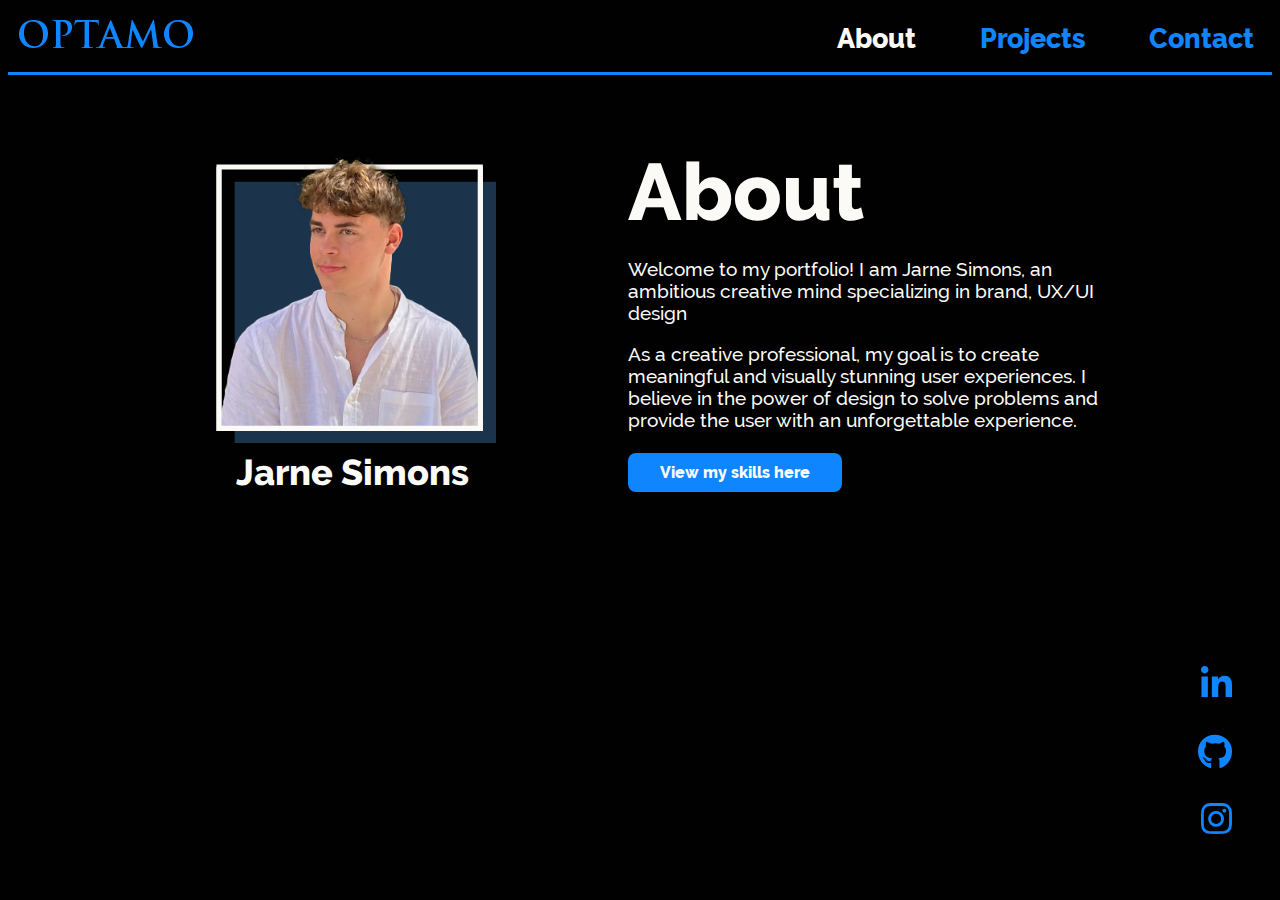
==== commit 506ffd10: "feat: changing seo" ====
--- a/index.html
+++ b/index.html
@@ -3,16 +3,16 @@
 <head>
 
       <!-- open graph meta tags -->
-      <meta property="og:title" content="Jarne Simons - UX/UI Brand Designer portfolio">
-      <meta property="og:description" content="Welcome to my portfolio! I'm Jarne Simons, a passionate UX/UI designer with expertise in branding and wire-framing. Explore my projects, skills, and experience. Connect with me to discuss collaborations and innovative design solutions. Let's create impactful and user-centric experiences together.">
+      <meta property="og:title" content="Jarne Simons - Portfolio OPTAMO">
+      <meta property="og:description" content="Welcome to my portfolio! Explore my projects, skills, and experience as a UX / UI designer. Connect with me to discuss collaborations and innovative design solutions. Let's create impactful and user-centric experiences together.">
       <meta property="og:type" content="website">
       <meta property="og:url" content="https://www.jarnesimons.be/index.html">
-      <meta property="og:image" content="../images/mePortfolio.svg" alt="Jarne Simons Portfolio Brand UX/UI Design Image">
+      <meta property="og:image" content="https://jarnesimons.be/images/facebookImg.png" alt="Jarne Simons Portfolio Image">
   
       <meta name="twitter:card" content="summary_large_image">
-      <meta name="twitter:title" content="Jarne Simons - UX/UI Brand Designer portfolio">
-      <meta name="twitter:description" content="Welcome to my portfolio! I'm Jarne Simons, a passionate UX/UI designer with expertise in branding and wire-framing. Explore my projects, skills, and experience. Connect with me to discuss collaborations and innovative design solutions. Let's create impactful and user-centric experiences together.">
-      <meta name="twitter:image" content="../images/mePortfolio.svg" alt="Jarne Simons Portfolio Brand UX/UI Design Image">
+      <meta name="twitter:title" content="Jarne Simons - Portfolio OPTAMO">
+      <meta name="twitter:description" content="Welcome to my portfolio! I'm Jarne Simons, a passionate designer with expertise in branding and UX / UI design. Explore my projects, skills, and experience. Connect with me to discuss collaborations and innovative design solutions. Let's create impactful and user-centric experiences together.">
+      <meta name="twitter:image" content="https://jarnesimons.be/images/facebookImg.png" alt="Jarne Simons Portfolio Image">
       
       
       <link rel="stylesheet" href="https://cdnjs.cloudflare.com/ajax/libs/font-awesome/5.15.4/css/all.min.css">
@@ -52,8 +52,8 @@
     
     <meta charset="UTF-8">
     <meta name="viewport" content="width=device-width, initial-scale=1.0">
-    <title>Jarne Simons - UX/UI Brand Designer portfolio</title>
-    <meta name="description" content="Welcome to my portfolio! I'm Jarne Simons, a passionate UX/UI designer with expertise in branding and wire-framing. Explore my projects, skills, and experience. Connect with me to discuss collaborations and innovative design solutions. Let's create impactful and user-centric experiences together.">
+    <title>Jarne Simons - UX/UI Branding Designer portfolio</title>
+    <meta name="description" content="Welcome to my portfolio! Explore my projects, skills, and experience. Connect with me to discuss collaborations and innovative design solutions. Let's create impactful and user-centric experiences together.">
     
 
 
@@ -80,14 +80,14 @@
         <div class="boxImg">
             <div class="boxFoto">
                 <div class="foto">
-                    <img src="../images/mePortfolio.svg" alt="Jarne Simons Portfolio Brand UX/UI Design Image">
+                    <img src="../images/mePortfolio.svg" alt="Jarne Simons Portfolio Image">
                 </div>
             </div>
             <div class="text"><h2>Jarne Simons</h2></div>
         </div>
         <div class="aboutText">
             <h1>About</h1>
-            <p>Welcome to my portfolio, my name is Jarne Simons, a UX / UI designer with a passion for branding and wire-framing. I like to take you through my experience as a designer and share some projects to demonstrate my skills.</p>
+            <p>Welcome to my portfolio! I am Jarne Simons, an ambitious creative mind specializing in brand, UX/UI design</p>
             <p>As a creative professional, my goal is to create meaningful and visually stunning user experiences. I believe in the power of design to solve problems and provide the user with an unforgettable experience. </p>
             <div class="skills">
                 
--- a/style.css
+++ b/style.css
@@ -2895,18 +2895,167 @@
         width: 16.5em;
     }
 
+}
+
+@media (max-width: 450px) {
     /* body {
-        background-color: #010101;
-        font-family: lettertype;
-        -ms-overflow-style: none;  IE and Edge
-        scrollbar-width: none;  Firefox
-        overflow-x: hidden;
-        
+        background-color: purple;
     } */
-    
-    /* body::-webkit-scrollbar {
-        display: none;
-    } */
-  
-}
-
+
+    .skillName{
+   
+        margin-left: 20em;
+        margin-top: 0em;     
+        font-size: 0.3em;
+    
+        text-align: center;
+    }
+
+    .skillTitle {
+        font-size: 1.5em;
+    }
+
+    .skillName2{
+           
+        margin-left: 18em;
+        margin-top: -6em;     
+        font-size: 0.3em;
+    
+        text-align: center;
+    }
+
+
+    .skillName3 {
+        margin-left: 22em;
+        margin-top: -7.5em;
+        width: 20em;
+        font-size: 0.3em;
+        width: 10em;
+
+    }
+
+    .skillFoto3 img {
+        width: 8em;
+        height: 8em;
+    }
+ 
+     /* .Bg3{
+        width: 10em;
+        height: 5em;
+        
+    }  */
+
+    .boxContact {
+        width: 12em;
+    }
+
+    .contactTitle{
+        font-size: 1.5em;
+    }
+    .textContact {
+        margin-right: 1em;
+        padding-left: 0.5em;
+    }
+
+    .work {
+        font-size: 1.5em;
+    }
+
+    .Bg3 {
+        width: 20em;
+        height: 5em;
+    }
+
+    .links {
+        top: 17%;
+
+    }
+
+    .foto {
+        margin-top: 0em;
+    }
+
+    .titleSkills {
+        font-size: 2em;
+    }
+
+    .bigBox {
+        padding-left: 0em;
+        padding-right: 0em;
+    }
+
+    .secondBox {
+        width: 10em;
+        height: 10em;
+    }
+    .titlePro {
+        margin-left: 0.1em
+    }
+    .titleProject {
+        margin-left: 1em;
+    }
+    .boxFotosProject1 {
+        flex-direction: column;
+        
+    }
+
+    .firstPicProject1 {
+        padding-bottom: 4em;
+    }
+
+    .secondPicProject1{
+        padding-bottom: 4em
+    }
+
+    .thirdPicProject1 {
+        padding-bottom: 4em;
+    }
+
+    #title2{
+        margin-left: 0.2em;
+    }
+    .titleProject2{
+        margin-left: 0.5em;
+
+    }
+    .textProject2 {
+        margin-left: 0.5em;
+    }
+
+    .boxFotosProject2 {
+        flex-direction: column;
+        padding-top: 2em;
+    }
+    .firstPicProject2 {
+        padding-bottom: 4em;
+    }
+
+    .secondPicProject2 {
+        padding-bottom: 4em
+    }
+
+    .thirdPicProject2 {
+        padding-bottom: 4em;
+    }
+
+    .titleProject3 {
+        margin-left: 0.5em;
+    }
+    .boxFotosProject3 {
+        flex-direction: column;
+        
+    }
+
+    .firstPicProject3 {
+        padding-bottom: 4em;
+    }
+
+    .secondPicProject3 {
+        padding-bottom: 4em;
+    }
+
+    .thirdPicProject3 {
+        padding-bottom: 4em;
+    }
+}
+
